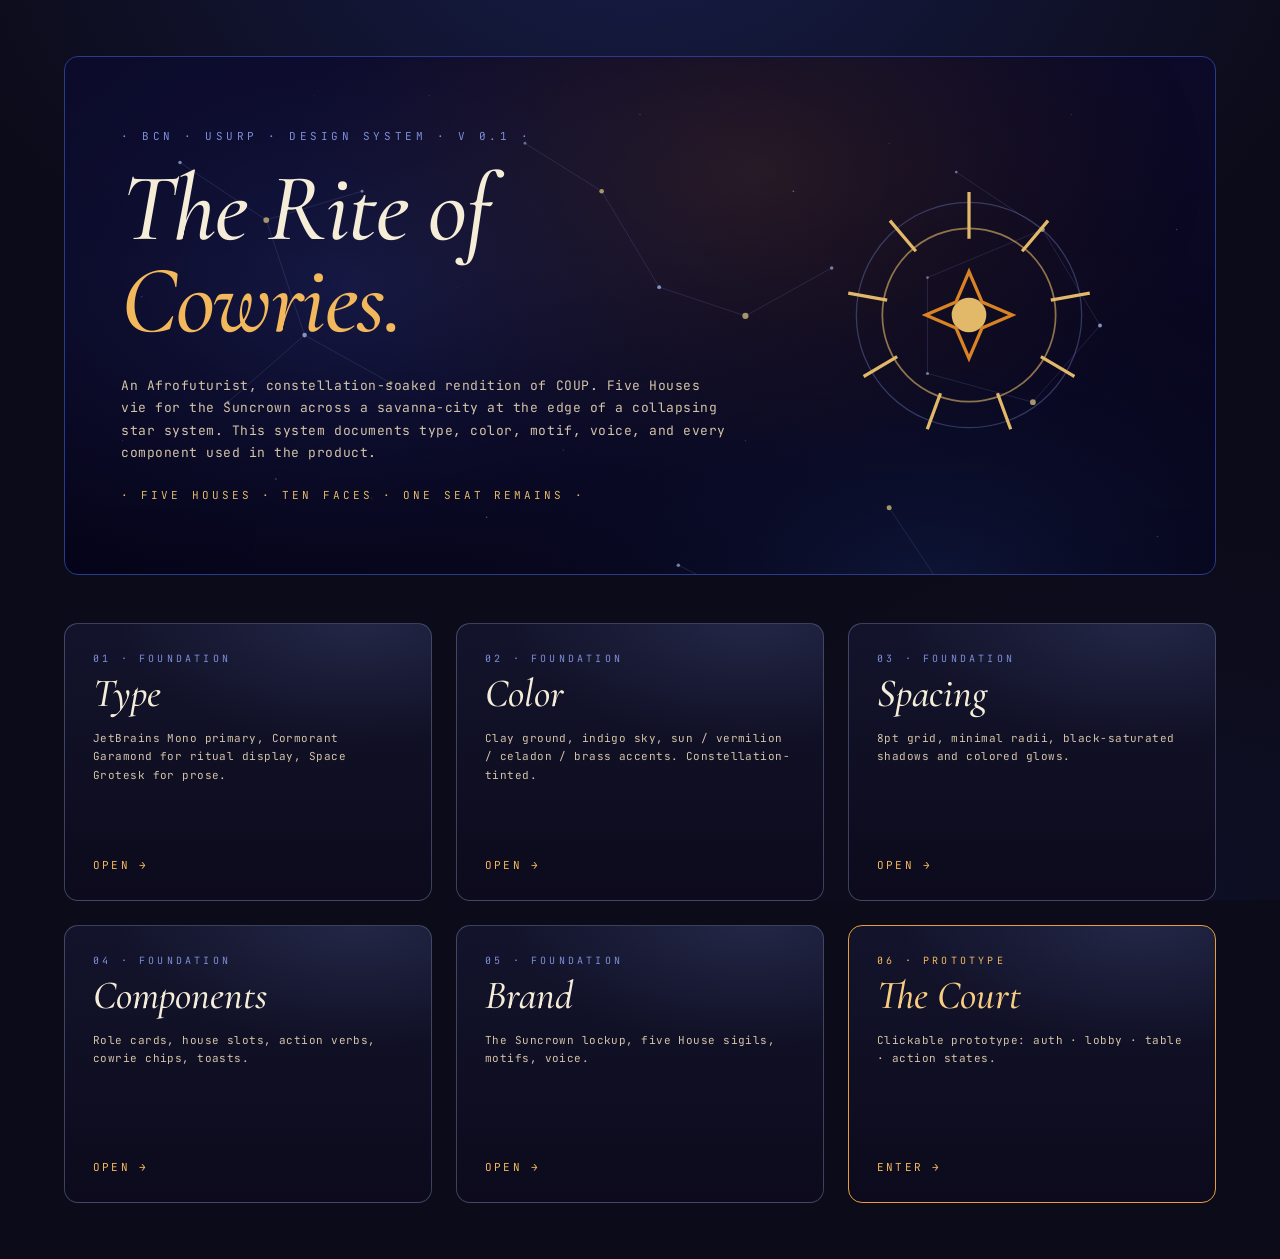
==== index.html @ c9aa4a88 "init" ====
<!DOCTYPE html>
<html lang="en">
<head>
<meta charset="utf-8">
<title>USURP — Design System</title>
<link rel="stylesheet" href="colors_and_type.css">
<style>
  body { margin: 0; padding: 56px 64px; min-height: 900px; position: relative; }
  .wrap { max-width: 1312px; margin: 0 auto; }
  .hero { position: relative; padding: 72px 56px; border: 1px solid var(--indigo-600); border-radius: var(--r-card); background: linear-gradient(180deg, #0c0a28, #060418); overflow: hidden; margin-bottom: 48px; }
  .hero .stars { position: absolute; inset: 0; background-image: url("assets/constellations.svg"); background-size: cover; opacity: 0.7; }
  .hero .content { position: relative; z-index: 2; display: grid; grid-template-columns: 1fr 380px; gap: 48px; align-items: center; }
  .hero h1 { font-family: var(--font-display); font-style: italic; font-weight: 500; font-size: 96px; line-height: 0.96; margin: 0; color: var(--bone-100); letter-spacing: -0.015em; }
  .hero h1 em { color: var(--sun-300); }
  .hero .meta { font-family: var(--font-mono); font-size: 11px; letter-spacing: 0.32em; color: var(--indigo-300); margin-bottom: 20px; text-transform: uppercase; }
  .hero .intro { font-family: var(--font-mono); font-size: 13px; color: var(--ink-dim); margin-top: 28px; line-height: 1.7; max-width: 620px; letter-spacing: 0.04em; }
  .hero .tagline { font-family: var(--font-mono); font-size: 11px; color: var(--brass-300); letter-spacing: 0.28em; margin-top: 24px; text-transform: uppercase; }

  .cards { display: grid; grid-template-columns: repeat(3, 1fr); gap: 24px; }
  .card { padding: 28px; border: 1px solid var(--hairline-strong); border-radius: var(--r-card); background: linear-gradient(180deg, #13142c, #0c0a1c); text-decoration: none; color: var(--ink); position: relative; overflow: hidden; min-height: 220px; display: flex; flex-direction: column; justify-content: space-between; transition: border-color .2s, transform .2s; }
  .card:hover { border-color: var(--sun-400); transform: translateY(-3px); }
  .card::before { content:""; position: absolute; inset: 0; background: radial-gradient(400px 200px at 80% 0%, rgba(125,142,216,0.15), transparent 60%); pointer-events: none; }
  .card .num { font-family: var(--font-mono); font-size: 10px; letter-spacing: 0.32em; color: var(--indigo-300); text-transform: uppercase; }
  .card .name { font-family: var(--font-display); font-style: italic; font-weight: 500; font-size: 40px; color: var(--bone-100); margin: 8px 0 0; line-height: 1; position: relative; }
  .card .desc { font-family: var(--font-mono); font-size: 11px; color: var(--ink-dim); line-height: 1.7; letter-spacing: 0.04em; margin-top: 16px; position: relative; }
  .card .arrow { font-family: var(--font-mono); font-size: 11px; color: var(--sun-300); letter-spacing: 0.2em; margin-top: 18px; position: relative; }
</style>
</head>
<body class="grain">
<div class="wrap">
  <div class="hero">
    <div class="stars"></div>
    <div class="content">
      <div>
        <div class="meta">· BCN · USURP · DESIGN SYSTEM · V 0.1 ·</div>
        <h1>The Rite of <em>Cowries.</em></h1>
        <div class="intro">An Afrofuturist, constellation-soaked rendition of COUP. Five Houses vie for the Suncrown across a savanna-city at the edge of a collapsing star system. This system documents type, color, motif, voice, and every component used in the product.</div>
        <div class="tagline">· FIVE HOUSES · TEN FACES · ONE SEAT REMAINS ·</div>
      </div>
      <div>
        <svg viewBox="-60 -60 120 120" width="260" height="260" style="display:block; margin:0 auto;">
          <circle cx="0" cy="0" r="52" stroke="#7d8ed8" stroke-width="0.6" fill="none" opacity="0.35"/>
          <circle cx="0" cy="0" r="40" stroke="#e1b968" stroke-width="0.8" fill="none" opacity="0.6"/>
          <circle cx="0" cy="0" r="8" fill="#e1b968"/>
          <g stroke="#e1b968" stroke-width="1.5" stroke-linecap="square">
            <line x1="0" y1="-56" x2="0" y2="-36"/><line x1="36" y1="-43" x2="25" y2="-30"/>
            <line x1="55" y1="-10" x2="38.5" y2="-7"/><line x1="48" y1="28" x2="33.8" y2="19.6"/>
            <line x1="19" y1="52" x2="13.4" y2="36.8"/><line x1="-19" y1="52" x2="-13.4" y2="36.8"/>
            <line x1="-48" y1="28" x2="-33.8" y2="19.6"/><line x1="-55" y1="-10" x2="-38.5" y2="-7"/>
            <line x1="-36" y1="-43" x2="-25" y2="-30"/>
          </g>
          <g stroke="#d98324" stroke-width="1.5" fill="none">
            <path d="M 0 -20 L 6 -6 L 20 0 L 6 6 L 0 20 L -6 6 L -20 0 L -6 -6 Z"/>
          </g>
        </svg>
      </div>
    </div>
  </div>

  <div class="cards">
    <a class="card" href="type.html"><div><div class="num">01 · FOUNDATION</div><div class="name">Type</div><div class="desc">JetBrains Mono primary, Cormorant Garamond for ritual display, Space Grotesk for prose.</div></div><div class="arrow">OPEN →</div></a>
    <a class="card" href="colors.html"><div><div class="num">02 · FOUNDATION</div><div class="name">Color</div><div class="desc">Clay ground, indigo sky, sun / vermilion / celadon / brass accents. Constellation-tinted.</div></div><div class="arrow">OPEN →</div></a>
    <a class="card" href="spacing.html"><div><div class="num">03 · FOUNDATION</div><div class="name">Spacing</div><div class="desc">8pt grid, minimal radii, black-saturated shadows and colored glows.</div></div><div class="arrow">OPEN →</div></a>
    <a class="card" href="components.html"><div><div class="num">04 · FOUNDATION</div><div class="name">Components</div><div class="desc">Role cards, house slots, action verbs, cowrie chips, toasts.</div></div><div class="arrow">OPEN →</div></a>
    <a class="card" href="brand.html"><div><div class="num">05 · FOUNDATION</div><div class="name">Brand</div><div class="desc">The Suncrown lockup, five House sigils, motifs, voice.</div></div><div class="arrow">OPEN →</div></a>
    <a class="card" href="prototype.html" style="border-color: var(--sun-400);"><div><div class="num" style="color: var(--sun-300);">06 · PROTOTYPE</div><div class="name" style="color: var(--sun-200);">The Court</div><div class="desc">Clickable prototype: auth · lobby · table · action states.</div></div><div class="arrow">ENTER →</div></a>
  </div>
</div>
</body>
</html>
---- colors_and_type.css ----
/* ============================================================
   USURP — Core Tokens
   Afrofuturist clan-warfare game. Warm-earthen + ritual terminal.
   ============================================================ */

@import url('https://fonts.googleapis.com/css2?family=JetBrains+Mono:ital,wght@0,300;0,400;0,500;0,600;0,700;0,800;1,400;1,500&family=Cormorant+Garamond:ital,wght@0,400;0,500;0,600;0,700;1,400;1,500&family=Space+Grotesk:wght@400;500;600;700&display=swap');

:root {
  /* ---------- COLOR: Earth ---------- */
  --clay-900: #1a0e07;      /* night soil — deepest bg */
  --clay-850: #221308;
  --clay-800: #2a180b;      /* primary surface */
  --clay-700: #3a1f0e;
  --clay-600: #4d2912;
  --clay-500: #6b3a1e;      /* mid umber */
  --clay-400: #8b5234;
  --clay-300: #a86b47;
  --clay-200: #c78a65;
  --clay-100: #e4b08a;
  --clay-50:  #f3dcc2;

  /* ---------- COLOR: Accent — Solar ---------- */
  --sun-900: #3d2106;
  --sun-700: #8a4a10;
  --sun-500: #d98324;       /* ochre primary */
  --sun-400: #e89d3c;
  --sun-300: #f3b85c;
  --sun-200: #f8cd82;
  --sun-100: #fce3b0;

  /* ---------- COLOR: Accent — Vermilion (action/blood) ---------- */
  --verm-700: #7a1d12;
  --verm-500: #c93d1f;
  --verm-400: #e05a34;
  --verm-300: #ef7c5a;

  /* ---------- COLOR: Accent — Celadon (cool counter) ---------- */
  --cel-700: #1e4d47;
  --cel-500: #3e8a7a;
  --cel-300: #72bfaf;
  --cel-100: #bde3d7;

  /* ---------- COLOR: Night Sky — expanded ---------- */
  --indigo-950: #060a1e;     /* deepest void */
  --indigo-900: #0d1230;     /* night soil of the sky */
  --indigo-800: #141a44;
  --indigo-700: #1e2a6b;
  --indigo-600: #2a3a8e;
  --indigo-500: #3b4fb0;
  --indigo-400: #5a6fcc;
  --indigo-300: #7d8ed8;
  --indigo-200: #a6b5e8;
  --indigo-100: #d2dcf4;

  /* Cool blue-brass for constellations */
  --lapis-700:  #1a3a7a;
  --lapis-500:  #2e5fb8;
  --lapis-300:  #6e9ae0;
  --star-gold:  #e8d28a;     /* warm-white star point */
  --star-blue:  #b8cfff;     /* cool star point */

  /* ---------- COLOR: Metal ---------- */
  --brass-900: #3d2a05;
  --brass-500: #b5863a;
  --brass-300: #e1b968;
  --brass-100: #f7e1a8;

  /* ---------- COLOR: Parchment / text on dark ---------- */
  --bone-500: #d4c4a8;
  --bone-300: #e8dcc0;
  --bone-100: #f5edd8;

  /* ---------- Semantic ---------- */
  /* Base bg is now a warm-cool blend: clay ground, indigo sky above */
  --bg: #0b0a18;                    /* night-earth — clay × indigo */
  --bg-raised: var(--clay-800);
  --bg-sunken: #070518;
  --surface: var(--clay-700);
  --surface-hi: var(--clay-600);
  --ink: var(--bone-100);
  --ink-dim: var(--bone-500);
  --ink-faint: #7a6a50;
  --hairline: rgba(166, 181, 232, 0.12);
  --hairline-strong: rgba(184, 207, 255, 0.28);
  --hairline-brass: rgba(229, 193, 143, 0.32);
  --accent: var(--sun-500);
  --accent-hot: var(--verm-500);
  --accent-cool: var(--cel-500);
  --gold: var(--brass-500);

  /* ---------- TYPE ---------- */
  --font-mono: 'JetBrains Mono', 'IBM Plex Mono', ui-monospace, monospace;
  --font-display: 'Cormorant Garamond', 'Times New Roman', serif;
  --font-ui: 'Space Grotesk', system-ui, sans-serif;

  /* ---------- RADIUS ---------- */
  --r-0: 0px;
  --r-xs: 2px;
  --r-sm: 4px;
  --r-md: 6px;
  --r-lg: 10px;
  --r-xl: 18px;
  --r-card: 14px;

  /* ---------- SPACING ---------- */
  --s-1: 4px;
  --s-2: 8px;
  --s-3: 12px;
  --s-4: 16px;
  --s-5: 24px;
  --s-6: 32px;
  --s-7: 48px;
  --s-8: 64px;
  --s-9: 96px;

  /* ---------- SHADOW ---------- */
  --shadow-sm: 0 1px 0 rgba(255,220,170,0.04), 0 2px 4px rgba(0,0,0,0.4);
  --shadow-md: 0 1px 0 rgba(255,220,170,0.05), 0 8px 24px rgba(0,0,0,0.5);
  --shadow-lg: 0 1px 0 rgba(255,220,170,0.06), 0 24px 60px rgba(0,0,0,0.7);
  --glow-sun: 0 0 24px rgba(217, 131, 36, 0.35), 0 0 2px rgba(243, 184, 92, 0.8);
  --glow-verm: 0 0 28px rgba(201, 61, 31, 0.45), 0 0 2px rgba(239, 124, 90, 0.8);
  --glow-cel: 0 0 22px rgba(62, 138, 122, 0.35);
  --glow-brass: 0 0 18px rgba(181, 134, 58, 0.4);
  --glow-indigo: 0 0 28px rgba(125, 142, 216, 0.4), 0 0 2px rgba(184, 207, 255, 0.7);
  --glow-lapis: 0 0 22px rgba(46, 95, 184, 0.4);

  /* ---------- MOTION ---------- */
  --ease-snap: cubic-bezier(0.2, 0.9, 0.2, 1);
  --ease-ritual: cubic-bezier(0.7, 0, 0.3, 1);
  --ease-spring: cubic-bezier(0.34, 1.56, 0.64, 1);
}

/* ---------- Base ---------- */
html, body {
  background:
    radial-gradient(ellipse 1200px 800px at 50% -10%, rgba(30, 42, 107, 0.55), transparent 60%),
    radial-gradient(ellipse 900px 700px at 90% 100%, rgba(13, 18, 48, 0.5), transparent 55%),
    #0b0a18;
  background-attachment: fixed;
  color: var(--ink);
  font-family: var(--font-mono);
  font-feature-settings: "ss02", "cv11", "zero";
  -webkit-font-smoothing: antialiased;
  text-rendering: optimizeLegibility;
}

/* ---------- Type classes ---------- */
.t-display {
  font-family: var(--font-display);
  font-weight: 500;
  font-style: italic;
  letter-spacing: -0.01em;
  line-height: 1.02;
}
.t-wordmark {
  font-family: var(--font-mono);
  font-weight: 800;
  letter-spacing: 0.24em;
  text-transform: uppercase;
}
.t-eyebrow {
  font-family: var(--font-mono);
  font-weight: 500;
  font-size: 11px;
  letter-spacing: 0.28em;
  text-transform: uppercase;
  color: var(--ink-dim);
}
.t-mono {
  font-family: var(--font-mono);
  font-feature-settings: "ss02", "zero", "cv11";
}
.t-ui {
  font-family: var(--font-ui);
}
.t-num {
  font-family: var(--font-mono);
  font-variant-numeric: tabular-nums;
}

/* ---------- Ritual / scanner line ---------- */
.scanlines {
  position: relative;
}
.scanlines::after {
  content: "";
  position: absolute; inset: 0;
  background: repeating-linear-gradient(
    to bottom,
    rgba(229,193,143,0) 0px,
    rgba(229,193,143,0) 2px,
    rgba(10,5,2,0.18) 3px,
    rgba(229,193,143,0) 4px
  );
  pointer-events: none;
  mix-blend-mode: overlay;
}

/* ---------- Noise ---------- */
.grain::before {
  content: "";
  position: absolute; inset: 0;
  pointer-events: none;
  background-image: url("data:image/svg+xml;utf8,<svg xmlns='http://www.w3.org/2000/svg' width='120' height='120'><filter id='n'><feTurbulence type='fractalNoise' baseFrequency='1.2' numOctaves='2' stitchTiles='stitch'/><feColorMatrix values='0 0 0 0 0.9  0 0 0 0 0.75  0 0 0 0 0.5  0 0 0 0.12 0'/></filter><rect width='100%25' height='100%25' filter='url(%23n)'/></svg>");
  opacity: 0.45;
  mix-blend-mode: overlay;
}

/* ---------- Hairlines ---------- */
.rule-x {
  height: 1px;
  background: linear-gradient(90deg, transparent, var(--hairline-strong), transparent);
}
.rule-y {
  width: 1px;
  background: linear-gradient(180deg, transparent, var(--hairline-strong), transparent);
}

/* ---------- Buttons ---------- */
.btn {
  font-family: var(--font-mono);
  font-weight: 600;
  font-size: 12px;
  letter-spacing: 0.18em;
  text-transform: uppercase;
  padding: 10px 18px;
  border-radius: var(--r-sm);
  border: 1px solid var(--hairline-strong);
  background: var(--surface);
  color: var(--ink);
  cursor: pointer;
  transition: all .18s var(--ease-snap);
  display: inline-flex; align-items: center; gap: 10px;
  position: relative;
}
.btn:hover { border-color: var(--sun-300); color: var(--sun-100); }
.btn-primary {
  background: linear-gradient(180deg, var(--sun-400), var(--sun-500));
  color: #2a1605;
  border: 1px solid var(--sun-300);
  box-shadow: inset 0 1px 0 rgba(255,255,255,0.2), 0 6px 16px rgba(0,0,0,0.5);
}
.btn-primary:hover { filter: brightness(1.08); color: #1a0d02; }
.btn-danger {
  background: linear-gradient(180deg, var(--verm-400), var(--verm-500));
  color: #fff1ea;
  border: 1px solid var(--verm-300);
}
.btn-ghost {
  background: transparent;
  border: 1px dashed var(--hairline-strong);
  color: var(--ink-dim);
}
.btn-ghost:hover { color: var(--sun-200); border-color: var(--sun-300); }

/* ---------- Chip / tag ---------- */
.chip {
  display: inline-flex; align-items: center; gap: 6px;
  font-family: var(--font-mono);
  font-size: 10px;
  font-weight: 600;
  letter-spacing: 0.22em;
  text-transform: uppercase;
  padding: 4px 8px;
  border-radius: 2px;
  background: rgba(217,131,36,0.12);
  color: var(--sun-200);
  border: 1px solid rgba(217,131,36,0.3);
}
.chip::before {
  content: ""; width: 4px; height: 4px; border-radius: 50%;
  background: var(--sun-400); box-shadow: 0 0 6px var(--sun-400);
}

/* ---------- Panel ---------- */
.panel {
  background: linear-gradient(180deg, #13142c, #0c0a1c);
  border: 1px solid var(--hairline);
  border-radius: var(--r-card);
  position: relative;
  overflow: hidden;
}
.panel::before {
  content: "";
  position: absolute; inset: 0;
  background:
    radial-gradient(1200px 300px at 50% -20%, rgba(125,142,216,0.10), transparent 60%),
    radial-gradient(600px 200px at 80% 100%, rgba(217,131,36,0.06), transparent 60%);
  pointer-events: none;
}

/* Star-field backdrop — subtle twinkle */
.starfield {
  position: absolute; inset: 0; pointer-events: none;
  background-image:
    radial-gradient(1px 1px at 12% 24%, #d2dcf4 50%, transparent 100%),
    radial-gradient(1px 1px at 28% 62%, #e8d28a 50%, transparent 100%),
    radial-gradient(1.5px 1.5px at 44% 18%, #b8cfff 50%, transparent 100%),
    radial-gradient(1px 1px at 62% 78%, #d2dcf4 50%, transparent 100%),
    radial-gradient(1px 1px at 78% 32%, #e8d28a 50%, transparent 100%),
    radial-gradient(1.5px 1.5px at 88% 70%, #b8cfff 50%, transparent 100%),
    radial-gradient(1px 1px at 8% 88%, #d2dcf4 50%, transparent 100%),
    radial-gradient(1px 1px at 52% 48%, #e8d28a 50%, transparent 100%),
    radial-gradient(1px 1px at 92% 12%, #b8cfff 50%, transparent 100%);
  background-size: 100% 100%;
  opacity: 0.55;
  animation: twinkle 6s ease-in-out infinite alternate;
}
@keyframes twinkle { 0% { opacity: 0.4; } 100% { opacity: 0.75; } }

/* ---------- Corner brackets (ritual frame) ---------- */
.brackets {
  position: relative;
}
.brackets::before,
.brackets::after,
.brackets > .bk-a,
.brackets > .bk-b {
  content: "";
  position: absolute;
  width: 14px; height: 14px;
  border-color: var(--indigo-300);
  border-style: solid;
  border-width: 0;
}
.brackets::before { top: 6px;    left: 6px;    border-top-width: 1px;    border-left-width: 1px;  }
.brackets::after  { top: 6px;    right: 6px;   border-top-width: 1px;    border-right-width: 1px; }
.brackets > .bk-a { bottom: 6px; left: 6px;    border-bottom-width: 1px; border-left-width: 1px;  }
.brackets > .bk-b { bottom: 6px; right: 6px;   border-bottom-width: 1px; border-right-width: 1px; }

/* ---------- Holo strip ---------- */
.holo {
  background:
    repeating-linear-gradient(105deg,
      rgba(243,184,92,0.35) 0px,
      rgba(255,255,255,0.5) 2px,
      rgba(62,138,122,0.4) 4px,
      rgba(201,61,31,0.35) 6px,
      rgba(243,184,92,0.35) 8px);
  background-size: 200% 100%;
  filter: saturate(1.3);
  animation: holoShift 6s linear infinite;
}
@keyframes holoShift { from { background-position: 0 0; } to { background-position: 200% 0; } }

/* ---------- Coin ---------- */
.cowrie {
  width: 18px; height: 18px; border-radius: 50%;
  background:
    radial-gradient(circle at 35% 30%, #fce3b0 0%, #e1b968 35%, #8a6225 75%, #3d2a05 100%);
  box-shadow: inset 0 -2px 3px rgba(0,0,0,0.4), 0 1px 2px rgba(0,0,0,0.6);
  position: relative;
}
.cowrie::after {
  content: ""; position: absolute;
  left: 50%; top: 50%; transform: translate(-50%,-50%);
  width: 40%; height: 70%; border-radius: 50%;
  background: linear-gradient(90deg, transparent 45%, rgba(61,42,5,0.7) 50%, transparent 55%);
}

/* ---------- Scrollbar ---------- */
::-webkit-scrollbar { width: 10px; height: 10px; }
::-webkit-scrollbar-track { background: var(--bg-sunken); }
::-webkit-scrollbar-thumb { background: var(--clay-600); border-radius: 5px; border: 2px solid var(--bg-sunken); }
::-webkit-scrollbar-thumb:hover { background: var(--sun-700); }
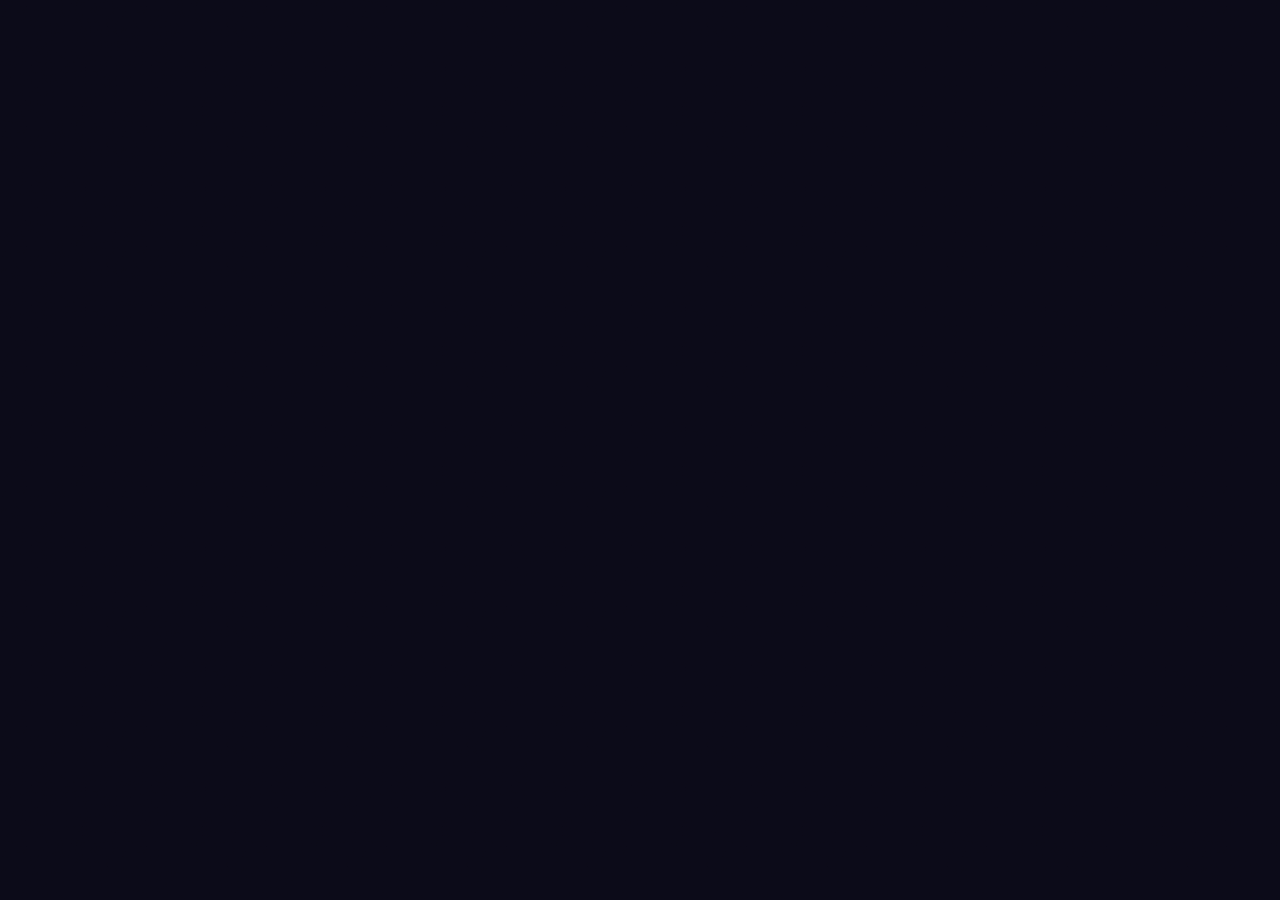
==== commit 158d17eb: "rem banner" ====
--- a/index.html
+++ b/index.html
@@ -1,70 +1,874 @@
-<!DOCTYPE html>
+<!doctype html>
 <html lang="en">
-<head>
-<meta charset="utf-8">
-<title>USURP — Design System</title>
-<link rel="stylesheet" href="colors_and_type.css">
-<style>
-  body { margin: 0; padding: 56px 64px; min-height: 900px; position: relative; }
-  .wrap { max-width: 1312px; margin: 0 auto; }
-  .hero { position: relative; padding: 72px 56px; border: 1px solid var(--indigo-600); border-radius: var(--r-card); background: linear-gradient(180deg, #0c0a28, #060418); overflow: hidden; margin-bottom: 48px; }
-  .hero .stars { position: absolute; inset: 0; background-image: url("assets/constellations.svg"); background-size: cover; opacity: 0.7; }
-  .hero .content { position: relative; z-index: 2; display: grid; grid-template-columns: 1fr 380px; gap: 48px; align-items: center; }
-  .hero h1 { font-family: var(--font-display); font-style: italic; font-weight: 500; font-size: 96px; line-height: 0.96; margin: 0; color: var(--bone-100); letter-spacing: -0.015em; }
-  .hero h1 em { color: var(--sun-300); }
-  .hero .meta { font-family: var(--font-mono); font-size: 11px; letter-spacing: 0.32em; color: var(--indigo-300); margin-bottom: 20px; text-transform: uppercase; }
-  .hero .intro { font-family: var(--font-mono); font-size: 13px; color: var(--ink-dim); margin-top: 28px; line-height: 1.7; max-width: 620px; letter-spacing: 0.04em; }
-  .hero .tagline { font-family: var(--font-mono); font-size: 11px; color: var(--brass-300); letter-spacing: 0.28em; margin-top: 24px; text-transform: uppercase; }
-
-  .cards { display: grid; grid-template-columns: repeat(3, 1fr); gap: 24px; }
-  .card { padding: 28px; border: 1px solid var(--hairline-strong); border-radius: var(--r-card); background: linear-gradient(180deg, #13142c, #0c0a1c); text-decoration: none; color: var(--ink); position: relative; overflow: hidden; min-height: 220px; display: flex; flex-direction: column; justify-content: space-between; transition: border-color .2s, transform .2s; }
-  .card:hover { border-color: var(--sun-400); transform: translateY(-3px); }
-  .card::before { content:""; position: absolute; inset: 0; background: radial-gradient(400px 200px at 80% 0%, rgba(125,142,216,0.15), transparent 60%); pointer-events: none; }
-  .card .num { font-family: var(--font-mono); font-size: 10px; letter-spacing: 0.32em; color: var(--indigo-300); text-transform: uppercase; }
-  .card .name { font-family: var(--font-display); font-style: italic; font-weight: 500; font-size: 40px; color: var(--bone-100); margin: 8px 0 0; line-height: 1; position: relative; }
-  .card .desc { font-family: var(--font-mono); font-size: 11px; color: var(--ink-dim); line-height: 1.7; letter-spacing: 0.04em; margin-top: 16px; position: relative; }
-  .card .arrow { font-family: var(--font-mono); font-size: 11px; color: var(--sun-300); letter-spacing: 0.2em; margin-top: 18px; position: relative; }
-</style>
-</head>
-<body class="grain">
-<div class="wrap">
-  <div class="hero">
-    <div class="stars"></div>
-    <div class="content">
-      <div>
-        <div class="meta">· BCN · USURP · DESIGN SYSTEM · V 0.1 ·</div>
-        <h1>The Rite of <em>Cowries.</em></h1>
-        <div class="intro">An Afrofuturist, constellation-soaked rendition of COUP. Five Houses vie for the Suncrown across a savanna-city at the edge of a collapsing star system. This system documents type, color, motif, voice, and every component used in the product.</div>
-        <div class="tagline">· FIVE HOUSES · TEN FACES · ONE SEAT REMAINS ·</div>
-      </div>
-      <div>
-        <svg viewBox="-60 -60 120 120" width="260" height="260" style="display:block; margin:0 auto;">
-          <circle cx="0" cy="0" r="52" stroke="#7d8ed8" stroke-width="0.6" fill="none" opacity="0.35"/>
-          <circle cx="0" cy="0" r="40" stroke="#e1b968" stroke-width="0.8" fill="none" opacity="0.6"/>
-          <circle cx="0" cy="0" r="8" fill="#e1b968"/>
-          <g stroke="#e1b968" stroke-width="1.5" stroke-linecap="square">
-            <line x1="0" y1="-56" x2="0" y2="-36"/><line x1="36" y1="-43" x2="25" y2="-30"/>
-            <line x1="55" y1="-10" x2="38.5" y2="-7"/><line x1="48" y1="28" x2="33.8" y2="19.6"/>
-            <line x1="19" y1="52" x2="13.4" y2="36.8"/><line x1="-19" y1="52" x2="-13.4" y2="36.8"/>
-            <line x1="-48" y1="28" x2="-33.8" y2="19.6"/><line x1="-55" y1="-10" x2="-38.5" y2="-7"/>
-            <line x1="-36" y1="-43" x2="-25" y2="-30"/>
-          </g>
-          <g stroke="#d98324" stroke-width="1.5" fill="none">
-            <path d="M 0 -20 L 6 -6 L 20 0 L 6 6 L 0 20 L -6 6 L -20 0 L -6 -6 Z"/>
-          </g>
-        </svg>
-      </div>
-    </div>
-  </div>
-
-  <div class="cards">
-    <a class="card" href="type.html"><div><div class="num">01 · FOUNDATION</div><div class="name">Type</div><div class="desc">JetBrains Mono primary, Cormorant Garamond for ritual display, Space Grotesk for prose.</div></div><div class="arrow">OPEN →</div></a>
-    <a class="card" href="colors.html"><div><div class="num">02 · FOUNDATION</div><div class="name">Color</div><div class="desc">Clay ground, indigo sky, sun / vermilion / celadon / brass accents. Constellation-tinted.</div></div><div class="arrow">OPEN →</div></a>
-    <a class="card" href="spacing.html"><div><div class="num">03 · FOUNDATION</div><div class="name">Spacing</div><div class="desc">8pt grid, minimal radii, black-saturated shadows and colored glows.</div></div><div class="arrow">OPEN →</div></a>
-    <a class="card" href="components.html"><div><div class="num">04 · FOUNDATION</div><div class="name">Components</div><div class="desc">Role cards, house slots, action verbs, cowrie chips, toasts.</div></div><div class="arrow">OPEN →</div></a>
-    <a class="card" href="brand.html"><div><div class="num">05 · FOUNDATION</div><div class="name">Brand</div><div class="desc">The Suncrown lockup, five House sigils, motifs, voice.</div></div><div class="arrow">OPEN →</div></a>
-    <a class="card" href="prototype.html" style="border-color: var(--sun-400);"><div><div class="num" style="color: var(--sun-300);">06 · PROTOTYPE</div><div class="name" style="color: var(--sun-200);">The Court</div><div class="desc">Clickable prototype: auth · lobby · table · action states.</div></div><div class="arrow">ENTER →</div></a>
-  </div>
-</div>
-</body>
+    <head>
+        <meta charset="utf-8" />
+        <title>USURP — The Rite of Cowries</title>
+        <link
+            rel="stylesheet"
+            href="colors_and_type.css"
+        />
+        <link
+            rel="stylesheet"
+            href="prototype.css"
+        />
+        <link
+            rel="stylesheet"
+            href="game.css"
+        />
+        <link
+            rel="stylesheet"
+            href="home.css?v=4"
+        />
+        <script
+            src="https://unpkg.com/react@18.3.1/umd/react.development.js"
+            integrity="sha384-hD6/rw4ppMLGNu3tX5cjIb+uRZ7UkRJ6BPkLpg4hAu/6onKUg4lLsHAs9EBPT82L"
+            crossorigin="anonymous"
+        ></script>
+        <script
+            src="https://unpkg.com/react-dom@18.3.1/umd/react-dom.development.js"
+            integrity="sha384-u6aeetuaXnQ38mYT8rp6sbXaQe3NL9t+IBXmnYxwkUI2Hw4bsp2Wvmx4yRQF1uAm"
+            crossorigin="anonymous"
+        ></script>
+        <script
+            src="https://unpkg.com/@babel/standalone@7.29.0/babel.min.js"
+            integrity="sha384-m08KidiNqLdpJqLq95G/LEi8Qvjl/xUYll3QILypMoQ65QorJ9Lvtp2RXYGBFj1y"
+            crossorigin="anonymous"
+        ></script>
+    </head>
+    <body class="grain-overlay home-body">
+        <div id="root"></div>
+
+        <script
+            type="text/babel"
+            src="proto/sigils.jsx"
+        ></script>
+        <script
+            type="text/babel"
+            src="proto/table.jsx"
+        ></script>
+
+        <script type="text/babel">
+            const { useState, useEffect, useRef } = React;
+
+            /* ────────────────────────────────────────────────────────────────
+   STAGE — the persistent background. Starts as the "left quadrant"
+   of the old AuthScreen (constellations + BigSun + hero copy) and
+   later reveals the Court (TableScreen) underneath.
+   ──────────────────────────────────────────────────────────────── */
+            const Stage = ({ phase, dealing, turnKey, tweaks }) => {
+                // On 'court' phase the hero recedes and the Court is the star.
+                const heroVisible =
+                    phase === "landing" ||
+                    phase === "auth" ||
+                    phase === "lobby";
+
+                return (
+                    <div className={"stage stage-" + phase}>
+                        {/* Court lives underneath, always mounted so it can cross-fade */}
+                        <div
+                            className={
+                                "stage-court " +
+                                (phase === "court" ? "is-live" : "is-dormant")
+                            }
+                        >
+                            <TableScreen
+                                dealing={dealing}
+                                dealDuration={tweaks.dealDuration}
+                                dealStagger={tweaks.dealStagger}
+                                turnSeconds={tweaks.turnSeconds}
+                                turnKey={turnKey}
+                                sunDimDepth={tweaks.sunDimDepth}
+                            />
+                        </div>
+
+                        {/* Hero = the left quadrant of AuthScreen, scaled up to fill viewport */}
+                        <div
+                            className={
+                                "stage-hero " +
+                                (heroVisible ? "is-live" : "is-gone")
+                            }
+                            aria-hidden={!heroVisible}
+                        >
+                            <div className="hero-stars" />
+                            <div className="hero-vignette" />
+                            <div className="hero-sun-xl">
+                                <BigSun size={520} />
+                            </div>
+                            <div className="hero-copy-xl">
+                                <div className="hero-eyebrow">
+                                    · BCN · USURP · THE RITE OF COWRIES ·
+                                </div>
+                                <h1>
+                                    The Suncrown is&nbsp;vacant.
+                                    <br />
+                                    <em>Five Houses. Ten faces.</em>
+                                </h1>
+                                <div className="hero-tagline">
+                                    · ONE SEAT REMAINS · FIVE WILL CONTEND ·
+                                </div>
+                            </div>
+                        </div>
+
+                        {/* Top nav ribbon — always present, style shifts with phase */}
+                        <nav className="home-nav">
+                            <div className="nav-mark">
+                                <svg
+                                    viewBox="-40 -40 80 80"
+                                    width="34"
+                                    height="34"
+                                >
+                                    <circle
+                                        cx="0"
+                                        cy="0"
+                                        r="30"
+                                        stroke="#7d8ed8"
+                                        strokeWidth="0.6"
+                                        fill="none"
+                                        opacity="0.4"
+                                    />
+                                    <circle
+                                        cx="0"
+                                        cy="0"
+                                        r="22"
+                                        stroke="#e1b968"
+                                        strokeWidth="0.8"
+                                        fill="none"
+                                        opacity="0.6"
+                                    />
+                                    <circle
+                                        cx="0"
+                                        cy="0"
+                                        r="5"
+                                        fill="#e1b968"
+                                    />
+                                    <g
+                                        stroke="#e1b968"
+                                        strokeWidth="1.2"
+                                        strokeLinecap="square"
+                                    >
+                                        {Array.from({ length: 9 }).map(
+                                            (_, i) => {
+                                                const a =
+                                                    (i / 9) * Math.PI * 2 -
+                                                    Math.PI / 2;
+                                                return (
+                                                    <line
+                                                        key={i}
+                                                        x1={Math.cos(a) * 32}
+                                                        y1={Math.sin(a) * 32}
+                                                        x2={Math.cos(a) * 18}
+                                                        y2={Math.sin(a) * 18}
+                                                    />
+                                                );
+                                            },
+                                        )}
+                                    </g>
+                                </svg>
+                                <div>
+                                    <div className="wm">USURP</div>
+                                    <div className="sub">
+                                        · RITE OF COWRIES ·
+                                    </div>
+                                </div>
+                            </div>
+                            <div className="nav-status">
+                                {phase === "court" ? (
+                                    <span>
+                                        <span className="pulse" /> HOUSE ADJEI ·
+                                        COURT LIVE · ◐ 2,304
+                                    </span>
+                                ) : (
+                                    <span>A GAME FROM BCN · SEASON VII</span>
+                                )}
+                            </div>
+                        </nav>
+                    </div>
+                );
+            };
+
+            /* ────────────────────────────────────────────────────────────────
+   AUTH CARD — floats in, 1/3 viewport width
+   ──────────────────────────────────────────────────────────────── */
+            const AuthCard = ({ onEnter, state }) => {
+                const [houseName, setHouseName] = useState("ADJEI");
+                const [phrase, setPhrase] = useState("•••••••••••");
+                const ref = useRef(null);
+
+                useEffect(() => {
+                    const onKey = (e) => {
+                        if (state !== "in") return;
+                        if (e.key === "Enter") {
+                            e.preventDefault();
+                            onEnter();
+                        }
+                    };
+                    window.addEventListener("keydown", onKey);
+                    return () => window.removeEventListener("keydown", onKey);
+                }, [state, onEnter]);
+
+                return (
+                    <div
+                        className={"floater auth-card state-" + state}
+                        ref={ref}
+                    >
+                        <span className="bk-a"></span>
+                        <span className="bk-b"></span>
+                        <div className="auth-eyebrow">· THE COURT AWAITS ·</div>
+                        <h2 className="auth-h2">
+                            Declare your
+                            <br />
+                            <em>House.</em>
+                        </h2>
+
+                        <div className="fld">
+                            <div className="lab">
+                                <span>HOUSE NAME</span>
+                                <span className="faint">3–24 CHARS</span>
+                            </div>
+                            <input
+                                type="text"
+                                value={houseName}
+                                onChange={(e) =>
+                                    setHouseName(e.target.value.toUpperCase())
+                                }
+                            />
+                        </div>
+                        <div className="fld">
+                            <div className="lab">
+                                <span>SEAL PHRASE</span>
+                                <span className="faint">MEMORIZE</span>
+                            </div>
+                            <input
+                                type="password"
+                                value={phrase}
+                                onChange={(e) => setPhrase(e.target.value)}
+                            />
+                        </div>
+
+                        <button
+                            className="btn btn-primary auth-enter"
+                            onClick={onEnter}
+                        >
+                            ENTER THE COURT <span className="arr">↵</span>
+                        </button>
+
+                        <div className="auth-divider">
+                            <div className="line" />
+                            <span>OR</span>
+                            <div className="line" />
+                        </div>
+                        <button className="btn btn-ghost auth-ghost">
+                            ◐ CLAIM A COURT-CODE
+                        </button>
+
+                        <div className="auth-footnote">
+                            NEW TO THE RITE? ·{" "}
+                            <span className="amber">READ THE DOCTRINE</span>
+                        </div>
+                        <div className="auth-enter-hint">
+                            PRESS ↵ ENTER TO PROCEED
+                        </div>
+                    </div>
+                );
+            };
+
+            /* ────────────────────────────────────────────────────────────────
+   LOBBY CARD — floats in, 80% viewport width
+   ──────────────────────────────────────────────────────────────── */
+            const LobbyCard = ({ onOpenCourt, state }) => {
+                const courts = [
+                    {
+                        code: "USU·4K2·9",
+                        name: "THE SAVANNA CUT",
+                        sub: "HIGH STAKES · 5 SEATS",
+                        filled: 3,
+                        stake: "◐ 10 ANTE",
+                        status: "OPEN",
+                    },
+                    {
+                        code: "USU·7H1·3",
+                        name: "MERIDIAN PIT",
+                        sub: "STANDARD · 4 SEATS",
+                        filled: 4,
+                        stake: "◐ 05 ANTE",
+                        status: "FULL",
+                    },
+                    {
+                        code: "USU·2D8·0",
+                        name: "THE LOW RITE",
+                        sub: "NOVICE · 3 SEATS",
+                        filled: 1,
+                        stake: "◐ 02 ANTE",
+                        status: "OPEN",
+                    },
+                    {
+                        code: "USU·9F5·7",
+                        name: "DUSK CHAMBER",
+                        sub: "BLITZ · 15s · 4 SEATS",
+                        filled: 2,
+                        stake: "◐ 05 ANTE",
+                        status: "OPEN",
+                    },
+                    {
+                        code: "USU·1B6·4",
+                        name: "THE BONE SEAT",
+                        sub: "RITUAL · 6 SEATS",
+                        filled: 5,
+                        stake: "◐ 20 ANTE",
+                        status: "OPEN",
+                    },
+                ];
+
+                return (
+                    <div className={"floater lobby-card state-" + state}>
+                        <span className="bk-a"></span>
+                        <span className="bk-b"></span>
+                        <div className="lobby-grid">
+                            <aside className="lobby-aside">
+                                <div className="aside-eyebrow">
+                                    · HOUSE ADJEI ·
+                                </div>
+                                <div className="aside-item active">
+                                    <span className="dot" />
+                                    THE COURTS
+                                </div>
+                                <div className="aside-item">
+                                    <span className="dot" />
+                                    PRIVATE CIRCLE
+                                </div>
+                                <div className="aside-item">
+                                    <span className="dot" />
+                                    CHRONICLE
+                                </div>
+                                <div className="aside-item">
+                                    <span className="dot" />
+                                    DOCTRINE
+                                </div>
+                                <div className="aside-item">
+                                    <span className="dot" />
+                                    TREASURY
+                                </div>
+                                <div className="aside-divider" />
+                                <div className="aside-subhead">STANDING</div>
+                                <div className="aside-stats">
+                                    <div>
+                                        <span>WINS</span>
+                                        <span className="amber">142</span>
+                                    </div>
+                                    <div>
+                                        <span>LOSSES</span>
+                                        <span className="verm">088</span>
+                                    </div>
+                                    <div>
+                                        <span>FACES CLAIMED</span>
+                                        <span className="brass">417</span>
+                                    </div>
+                                    <div>
+                                        <span>COWRIES</span>
+                                        <span className="brass">◐ 2,304</span>
+                                    </div>
+                                </div>
+                            </aside>
+
+                            <main className="lobby-main">
+                                <div className="lobby-header">
+                                    <div>
+                                        <div className="lobby-eyebrow">
+                                            · SEVEN COURTS CONVENE ·
+                                        </div>
+                                        <h2>The Meridian</h2>
+                                    </div>
+                                    <div className="lobby-actions">
+                                        <button className="btn btn-ghost">
+                                            ⌕ FIND A COURT
+                                        </button>
+                                        <button
+                                            className="btn btn-primary lobby-open"
+                                            onClick={onOpenCourt}
+                                        >
+                                            + OPEN A COURT
+                                        </button>
+                                    </div>
+                                </div>
+                                <div className="court-list">
+                                    {courts.map((c, i) => (
+                                        <div
+                                            key={i}
+                                            className="court-row"
+                                            style={
+                                                c.status === "FULL"
+                                                    ? { opacity: 0.55 }
+                                                    : {}
+                                            }
+                                        >
+                                            <div className="code">{c.code}</div>
+                                            <div>
+                                                <div className="name">
+                                                    {c.name}
+                                                </div>
+                                                <div className="sub">
+                                                    {c.sub}
+                                                </div>
+                                            </div>
+                                            <div className="seats">
+                                                {Array.from({ length: 5 }).map(
+                                                    (_, j) => (
+                                                        <div
+                                                            key={j}
+                                                            className={
+                                                                "seat-dot " +
+                                                                (j < c.filled
+                                                                    ? "filled"
+                                                                    : "")
+                                                            }
+                                                        />
+                                                    ),
+                                                )}
+                                            </div>
+                                            <div className="stake">
+                                                {c.stake}
+                                            </div>
+                                            <span
+                                                className="chip"
+                                                style={
+                                                    c.status === "FULL"
+                                                        ? {
+                                                              background:
+                                                                  "rgba(201,61,31,0.1)",
+                                                              borderColor:
+                                                                  "rgba(201,61,31,0.3)",
+                                                              color: "var(--verm-300)",
+                                                          }
+                                                        : {}
+                                                }
+                                            >
+                                                {c.status}
+                                            </span>
+                                        </div>
+                                    ))}
+                                </div>
+                            </main>
+
+                            <aside className="lobby-right">
+                                <div className="right-eyebrow">
+                                    · COURT SCRIBE · LAST HOUR ·
+                                </div>
+                                <div className="scribe-line">
+                                    <span className="t">
+                                        03:51 · MERIDIAN PIT
+                                    </span>
+                                    <span className="h">HOUSE ONWU</span> seized
+                                    the Suncrown. Three unseated.
+                                </div>
+                                <div className="scribe-line">
+                                    <span className="t">
+                                        03:42 · DUSK CHAMBER
+                                    </span>
+                                    <span className="h">HOUSE BANDA</span>{" "}
+                                    recanted — one face forfeit.
+                                </div>
+                                <div className="scribe-line">
+                                    <span className="t">
+                                        03:30 · THE BONE SEAT
+                                    </span>
+                                    <span className="h">HOUSE KWENA</span>{" "}
+                                    declared a coup. ◐ −7.
+                                </div>
+                                <div className="scribe-line">
+                                    <span className="t">
+                                        03:14 · SAVANNA CUT
+                                    </span>
+                                    <span className="h">HOUSE TEMBO</span>{" "}
+                                    upheld OBA. Accusation defeated.
+                                </div>
+                                <div className="aside-divider" />
+                                <div className="right-eyebrow">· DECREES ·</div>
+                                <div className="decree">
+                                    <span className="amber">→</span> Season VII
+                                    opens on the third moon. Ante doubled across
+                                    all High Rite tables.
+                                </div>
+                            </aside>
+                        </div>
+                    </div>
+                );
+            };
+
+            /* ────────────────────────────────────────────────────────────────
+   APP — phase state machine + persistence
+   phases: landing → auth → lobby → court
+   ──────────────────────────────────────────────────────────────── */
+            const PHASES = ["landing", "auth", "lobby", "court"];
+
+            const TWEAK_DEFAULTS = /*EDITMODE-BEGIN*/ {
+                dealDuration: 1500,
+                dealStagger: 55,
+                turnSeconds: 20,
+                sunDimDepth: 0.8,
+                autoReplayTurn: true,
+            }; /*EDITMODE-END*/
+
+            const App = () => {
+                const stored =
+                    typeof localStorage !== "undefined"
+                        ? localStorage.getItem("usurp:home:phase")
+                        : null;
+                const [phase, setPhase] = useState(
+                    // PHASES.includes(stored) ? stored : "landing",
+                    "landing",
+                );
+                // card states: 'hidden' | 'in' | 'out'
+                const [authState, setAuthState] = useState("hidden");
+                const [lobbyState, setLobbyState] = useState("hidden");
+
+                // Tweakable config
+                const [tweaks, setTweaks] = useState(TWEAK_DEFAULTS);
+                const setTweak = (k, v) => {
+                    setTweaks((t) => ({ ...t, [k]: v }));
+                    window.parent.postMessage(
+                        { type: "__edit_mode_set_keys", edits: { [k]: v } },
+                        "*",
+                    );
+                };
+
+                // Deal animation trigger — keyed so we can replay
+                const [dealing, setDealing] = useState(false);
+                const [turnKey, setTurnKey] = useState(0);
+
+                // Tweaks panel visibility (host-controlled)
+                const [tweaksOpen, setTweaksOpen] = useState(false);
+
+                useEffect(() => {
+                    localStorage.setItem("usurp:home:phase", phase);
+                }, [phase]);
+
+                // Edit-mode protocol — listener FIRST, then announce.
+                useEffect(() => {
+                    const onMsg = (e) => {
+                        if (!e.data || typeof e.data !== "object") return;
+                        if (e.data.type === "__activate_edit_mode")
+                            setTweaksOpen(true);
+                        if (e.data.type === "__deactivate_edit_mode")
+                            setTweaksOpen(false);
+                    };
+                    window.addEventListener("message", onMsg);
+                    window.parent.postMessage(
+                        { type: "__edit_mode_available" },
+                        "*",
+                    );
+                    return () => window.removeEventListener("message", onMsg);
+                }, []);
+
+                /* Boot sequence: landing → auth floats in after a beat */
+                useEffect(() => {
+                    if (phase === "landing") {
+                        setAuthState("hidden");
+                        setLobbyState("hidden");
+                        const t = setTimeout(() => setPhase("auth"), 3000);
+                        return () => clearTimeout(t);
+                    }
+                    if (phase === "auth") {
+                        setAuthState("in");
+                        setLobbyState("hidden");
+                    }
+                    if (phase === "lobby") {
+                        setAuthState("hidden");
+                        setLobbyState("in");
+                    }
+                    if (phase === "court") {
+                        setAuthState("hidden");
+                        setLobbyState("hidden");
+                    }
+                }, [phase]);
+
+                /* Transitions */
+                const goAuthToLobby = () => {
+                    setAuthState("out");
+                    setTimeout(() => setPhase("lobby"), 520);
+                };
+                const goLobbyToCourt = () => {
+                    setLobbyState("out");
+                    setTimeout(() => {
+                        setPhase("court");
+                        // After the court has painted, trigger the deal + start turn timer.
+                        setTimeout(() => {
+                            setDealing(true);
+                            // Clear the dealing flag after the animation completes.
+                            const total =
+                                tweaks.dealDuration +
+                                12 * tweaks.dealStagger +
+                                400;
+                            setTimeout(() => {
+                                setDealing(false);
+                                setTurnKey((k) => k + 1); // kick off turn-timer dim
+                            }, total);
+                        }, 260);
+                    }, 520);
+                };
+
+                // When we land on 'court' directly (e.g. refresh), still start a turn.
+                useEffect(() => {
+                    if (phase === "court" && !dealing) {
+                        setTurnKey((k) => k + 1);
+                    }
+                    // eslint-disable-next-line
+                }, [phase]);
+
+                // Auto-replay turn timer so the sun dim is continuously visible.
+                useEffect(() => {
+                    if (phase !== "court" || !tweaks.autoReplayTurn || dealing)
+                        return;
+                    const t = setTimeout(
+                        () => setTurnKey((k) => k + 1),
+                        (tweaks.turnSeconds + 1) * 1000,
+                    );
+                    return () => clearTimeout(t);
+                }, [
+                    phase,
+                    turnKey,
+                    tweaks.turnSeconds,
+                    tweaks.autoReplayTurn,
+                    dealing,
+                ]);
+
+                const replayDeal = () => {
+                    if (phase !== "court") return;
+                    setDealing(false);
+                    setTimeout(() => {
+                        setDealing(true);
+                        const total =
+                            tweaks.dealDuration + 12 * tweaks.dealStagger + 400;
+                        setTimeout(() => {
+                            setDealing(false);
+                            setTurnKey((k) => k + 1);
+                        }, total);
+                    }, 40);
+                };
+
+                /* Dev: keyboard reset */
+                useEffect(() => {
+                    const onKey = (e) => {
+                        if (e.key === "Escape") {
+                            setPhase("landing");
+                        }
+                    };
+                    window.addEventListener("keydown", onKey);
+                    return () => window.removeEventListener("keydown", onKey);
+                }, []);
+
+                return (
+                    <div
+                        className="home-app"
+                        data-phase={phase}
+                    >
+                        <Stage
+                            phase={phase}
+                            dealing={dealing}
+                            turnKey={turnKey}
+                            tweaks={tweaks}
+                        />
+
+                        {/* Auth card is mounted whenever we're past landing and before court */}
+                        {(phase === "landing" ||
+                            phase === "auth" ||
+                            authState === "out") && (
+                            <AuthCard
+                                onEnter={goAuthToLobby}
+                                state={authState}
+                            />
+                        )}
+
+                        {/* Lobby card mounted on lobby phase + during exit */}
+                        {(phase === "lobby" || lobbyState === "out") && (
+                            <LobbyCard
+                                onOpenCourt={goLobbyToCourt}
+                                state={lobbyState}
+                            />
+                        )}
+
+                        {/* Tweaks panel */}
+                        <div
+                            className={
+                                "tweaks-panel" + (tweaksOpen ? " open" : "")
+                            }
+                        >
+                            <div className="tweaks-head">
+                                <span>· TWEAKS ·</span>
+                                <button
+                                    className="close"
+                                    onClick={() => {
+                                        setTweaksOpen(false);
+                                        window.parent.postMessage(
+                                            { type: "__edit_mode_deactivate" },
+                                            "*",
+                                        );
+                                    }}
+                                >
+                                    ×
+                                </button>
+                            </div>
+
+                            <div className="tweaks-row">
+                                <div className="lab">
+                                    <span>DEAL DURATION</span>
+                                    <span className="v">
+                                        {tweaks.dealDuration}ms
+                                    </span>
+                                </div>
+                                <input
+                                    type="range"
+                                    min="600"
+                                    max="3000"
+                                    step="100"
+                                    value={tweaks.dealDuration}
+                                    onChange={(e) =>
+                                        setTweak(
+                                            "dealDuration",
+                                            +e.target.value,
+                                        )
+                                    }
+                                />
+                            </div>
+
+                            <div className="tweaks-row">
+                                <div className="lab">
+                                    <span>DEAL STAGGER</span>
+                                    <span className="v">
+                                        {tweaks.dealStagger}ms
+                                    </span>
+                                </div>
+                                <input
+                                    type="range"
+                                    min="30"
+                                    max="220"
+                                    step="5"
+                                    value={tweaks.dealStagger}
+                                    onChange={(e) =>
+                                        setTweak("dealStagger", +e.target.value)
+                                    }
+                                />
+                            </div>
+
+                            <div className="tweaks-row">
+                                <button
+                                    className="action"
+                                    onClick={replayDeal}
+                                >
+                                    ▶ REPLAY DEAL
+                                </button>
+                            </div>
+
+                            <div className="tweaks-row">
+                                <div className="lab">
+                                    <span>TURN SECONDS</span>
+                                    <span className="v">
+                                        {tweaks.turnSeconds}s
+                                    </span>
+                                </div>
+                                <div className="vals">
+                                    {[10, 20, 30, 45, 60].map((n) => (
+                                        <button
+                                            key={n}
+                                            className={
+                                                tweaks.turnSeconds === n
+                                                    ? "active"
+                                                    : ""
+                                            }
+                                            onClick={() => {
+                                                setTweak("turnSeconds", n);
+                                                setTurnKey((k) => k + 1);
+                                            }}
+                                        >
+                                            {n}s
+                                        </button>
+                                    ))}
+                                </div>
+                            </div>
+
+                            <div className="tweaks-row">
+                                <div className="lab">
+                                    <span>SUN DIM DEPTH</span>
+                                    <span className="v">
+                                        {Math.round(tweaks.sunDimDepth * 100)}%
+                                    </span>
+                                </div>
+                                <input
+                                    type="range"
+                                    min="0.2"
+                                    max="0.95"
+                                    step="0.05"
+                                    value={tweaks.sunDimDepth}
+                                    onChange={(e) =>
+                                        setTweak("sunDimDepth", +e.target.value)
+                                    }
+                                />
+                            </div>
+
+                            <div className="tweaks-row">
+                                <button
+                                    className="action"
+                                    onClick={() => setTurnKey((k) => k + 1)}
+                                >
+                                    ↺ RESTART TURN
+                                </button>
+                            </div>
+
+                            <div className="tweaks-row">
+                                <div className="lab">
+                                    <span>AUTO-REPLAY TURN</span>
+                                </div>
+                                <div className="vals">
+                                    <button
+                                        className={
+                                            tweaks.autoReplayTurn
+                                                ? "active"
+                                                : ""
+                                        }
+                                        onClick={() =>
+                                            setTweak("autoReplayTurn", true)
+                                        }
+                                    >
+                                        ON
+                                    </button>
+                                    <button
+                                        className={
+                                            !tweaks.autoReplayTurn
+                                                ? "active"
+                                                : ""
+                                        }
+                                        onClick={() =>
+                                            setTweak("autoReplayTurn", false)
+                                        }
+                                    >
+                                        OFF
+                                    </button>
+                                </div>
+                            </div>
+                        </div>
+
+                        {/* Dev strip — lets the reviewer jump between phases */}
+                        <div className="phase-strip">
+                            {PHASES.map((p) => (
+                                <button
+                                    key={p}
+                                    className={
+                                        "ps-btn " +
+                                        (phase === p ? "active" : "")
+                                    }
+                                    onClick={() => setPhase(p)}
+                                >
+                                    {p.toUpperCase()}
+                                </button>
+                            ))}
+                            <span className="ps-hint">ESC · RESET</span>
+                        </div>
+                    </div>
+                );
+            };
+
+            ReactDOM.createRoot(document.getElementById("root")).render(
+                <App />,
+            );
+        </script>
+    </body>
 </html>
--- a/prototype.css
+++ b/prototype.css
@@ -0,0 +1,1383 @@
+/* ============================================================
+   USURP — Prototype-specific styles
+   ============================================================ */
+
+.app {
+    min-height: 100vh;
+    background: var(--bg);
+    display: flex;
+    flex-direction: column;
+    position: relative;
+    overflow: hidden;
+}
+.grain-overlay::before {
+    content: "";
+    position: fixed;
+    inset: 0;
+    pointer-events: none;
+    z-index: 100;
+    background-image: url("data:image/svg+xml;utf8,<svg xmlns='http://www.w3.org/2000/svg' width='120' height='120'><filter id='n'><feTurbulence type='fractalNoise' baseFrequency='1.2' numOctaves='2' stitchTiles='stitch'/><feColorMatrix values='0 0 0 0 0.9  0 0 0 0 0.75  0 0 0 0 0.5  0 0 0 0.08 0'/></filter><rect width='100%25' height='100%25' filter='url(%23n)'/></svg>");
+    opacity: 0.6;
+    mix-blend-mode: overlay;
+}
+
+/* Nav ribbon */
+.nav {
+    display: flex;
+    align-items: center;
+    justify-content: space-between;
+    padding: 16px 32px;
+    border-bottom: 1px solid var(--hairline);
+    background: rgba(16, 8, 4, 0.6);
+    backdrop-filter: blur(8px);
+    position: relative;
+    z-index: 10;
+}
+.nav-left {
+    display: flex;
+    align-items: center;
+    gap: 16px;
+}
+.nav-mark {
+    display: flex;
+    align-items: center;
+    gap: 12px;
+}
+.nav-mark .wm {
+    font-family: var(--font-mono);
+    font-weight: 800;
+    font-size: 20px;
+    letter-spacing: 0.22em;
+    color: var(--indigo-100);
+}
+.nav-mark .sub {
+    font-family: var(--font-mono);
+    font-size: 9px;
+    letter-spacing: 0.28em;
+    color: var(--lapis-300);
+    text-transform: uppercase;
+}
+
+.screen-tabs {
+    display: flex;
+    gap: 2px;
+    background: var(--indigo-900);
+    border: 1px solid var(--hairline);
+    border-radius: 4px;
+    padding: 3px;
+}
+.screen-tab {
+    padding: 8px 14px;
+    font-family: var(--font-mono);
+    font-size: 10px;
+    font-weight: 600;
+    letter-spacing: 0.22em;
+    text-transform: uppercase;
+    color: var(--indigo-300);
+    cursor: pointer;
+    border-radius: 2px;
+    transition: all 0.18s;
+    background: transparent;
+    border: none;
+}
+.screen-tab:hover {
+    color: var(--indigo-100);
+}
+.screen-tab.active {
+    background: var(--lapis-500);
+    color: #2a1605;
+    box-shadow: 0 0 10px rgba(125, 142, 216, 0.5);
+}
+
+.screen-stage {
+    flex: 1;
+    position: relative;
+    overflow: hidden;
+}
+.screen {
+    position: absolute;
+    inset: 0;
+    padding: 40px 56px;
+    overflow: auto;
+}
+
+/* ============ AUTH ============ */
+.auth-stage {
+    display: grid;
+    grid-template-columns: 1fr 1fr;
+    gap: 48px;
+    min-height: 640px;
+    padding-top: 32px;
+}
+.auth-hero {
+    position: relative;
+    border: 1px solid var(--lapis-500);
+    border-radius: var(--r-card);
+    overflow: hidden;
+    background: linear-gradient(180deg, var(--indigo-900), #060a1e);
+}
+.auth-hero::before {
+    content: "";
+    position: absolute;
+    inset: 0;
+    background-image: url("assets/constellations.svg");
+    background-size: cover;
+    opacity: 0.55;
+}
+.auth-hero::after {
+    content: "";
+    position: absolute;
+    inset: 0;
+    background: radial-gradient(
+        circle at 50% 40%,
+        rgba(125, 142, 216, 0.25),
+        transparent 55%
+    );
+}
+.hero-sun {
+    position: absolute;
+    left: 50%;
+    top: 38%;
+    transform: translate(-50%, -50%);
+    width: 280px;
+    height: 280px;
+    animation: rotate 120s linear infinite;
+}
+@keyframes rotate {
+    to {
+        transform: translate(-50%, -50%) rotate(360deg);
+    }
+}
+.hero-copy {
+    position: absolute;
+    bottom: 36px;
+    left: 40px;
+    right: 40px;
+    z-index: 3;
+}
+.hero-copy h1 {
+    font-family: var(--font-display);
+    font-style: italic;
+    font-weight: 500;
+    font-size: 58px;
+    line-height: 1.02;
+    color: var(--indigo-100);
+    margin: 0;
+    letter-spacing: -0.01em;
+}
+.hero-copy h1 em {
+    color: var(--lapis-300);
+}
+.hero-copy .tagmeta {
+    font-family: var(--font-mono);
+    font-size: 10px;
+    letter-spacing: 0.3em;
+    color: var(--lapis-300);
+    text-transform: uppercase;
+    margin-top: 20px;
+}
+
+.auth-form {
+    padding: 48px 44px;
+    border: 1px solid var(--hairline);
+    border-radius: var(--r-card);
+    background: linear-gradient(180deg, var(--indigo-900), var(--indigo-900));
+    display: flex;
+    flex-direction: column;
+    justify-content: center;
+    position: relative;
+}
+.auth-form .eyebrow {
+    font-family: var(--font-mono);
+    font-size: 10px;
+    letter-spacing: 0.3em;
+    text-transform: uppercase;
+    color: var(--lapis-300);
+    margin-bottom: 16px;
+}
+.auth-form h2 {
+    font-family: var(--font-display);
+    font-style: italic;
+    font-weight: 500;
+    font-size: 44px;
+    margin: 0 0 40px;
+    color: var(--indigo-100);
+    line-height: 1.02;
+}
+.fld {
+    margin-bottom: 22px;
+}
+.fld .lab {
+    font-family: var(--font-mono);
+    font-size: 10px;
+    letter-spacing: 0.22em;
+    text-transform: uppercase;
+    color: var(--indigo-300);
+    margin-bottom: 8px;
+    display: flex;
+    justify-content: space-between;
+}
+.fld input {
+    width: 100%;
+    background: var(--bg-sunken);
+    border: 1px solid var(--hairline-strong);
+    border-radius: var(--r-sm);
+    padding: 12px 14px;
+    font-family: var(--font-mono);
+    font-size: 14px;
+    color: var(--ink);
+    letter-spacing: 0.06em;
+    outline: none;
+    transition: border 0.18s;
+}
+.fld input:focus {
+    border-color: var(--lapis-300);
+    box-shadow: 0 0 0 3px rgba(125, 142, 216, 0.25);
+}
+.auth-divider {
+    display: flex;
+    align-items: center;
+    gap: 12px;
+    margin: 28px 0 20px;
+    font-family: var(--font-mono);
+    font-size: 9px;
+    letter-spacing: 0.28em;
+    color: var(--indigo-300);
+    text-transform: uppercase;
+}
+.auth-divider .line {
+    flex: 1;
+    height: 1px;
+    background: var(--hairline-strong);
+}
+
+/* ============ LOBBY ============ */
+.lobby {
+    display: grid;
+    grid-template-columns: 280px 1fr 340px;
+    gap: 24px;
+    height: 100%;
+    min-height: 640px;
+}
+.lobby-aside,
+.lobby-main,
+.lobby-right {
+    border: 1px solid var(--hairline);
+    border-radius: var(--r-card);
+    background: linear-gradient(180deg, var(--indigo-900), var(--indigo-900));
+    padding: 24px;
+    position: relative;
+    overflow: hidden;
+}
+.lobby-aside {
+    padding: 24px 20px;
+}
+.aside-item {
+    display: flex;
+    align-items: center;
+    gap: 10px;
+    padding: 10px 12px;
+    border-radius: var(--r-sm);
+    font-family: var(--font-mono);
+    font-size: 12px;
+    letter-spacing: 0.14em;
+    color: var(--indigo-300);
+    cursor: pointer;
+    margin-bottom: 4px;
+    border: 1px solid transparent;
+}
+.aside-item.active {
+    background: rgba(125, 142, 216, 0.12);
+    color: var(--indigo-100);
+    border-color: rgba(125, 142, 216, 0.3);
+}
+.aside-item:hover:not(.active) {
+    color: var(--ink);
+}
+.aside-item .dot {
+    width: 6px;
+    height: 6px;
+    border-radius: 50%;
+    background: var(--indigo-300);
+}
+.aside-item.active .dot {
+    background: var(--lapis-300);
+    box-shadow: 0 0 6px var(--lapis-300);
+}
+
+.lobby-header {
+    display: flex;
+    justify-content: space-between;
+    align-items: baseline;
+    margin-bottom: 24px;
+}
+.lobby-header h2 {
+    font-family: var(--font-display);
+    font-style: italic;
+    font-weight: 500;
+    font-size: 36px;
+    margin: 0;
+    color: var(--indigo-100);
+}
+
+.court-list {
+    display: grid;
+    gap: 10px;
+}
+.court-row {
+    display: grid;
+    grid-template-columns: 60px 1fr 120px 120px 100px;
+    gap: 16px;
+    align-items: center;
+    padding: 16px;
+    background: var(--indigo-900);
+    border: 1px solid var(--hairline);
+    border-radius: var(--r-md);
+    cursor: pointer;
+    transition:
+        border-color 0.18s,
+        transform 0.18s;
+}
+.court-row:hover {
+    border-color: var(--lapis-300);
+    transform: translateX(2px);
+}
+.court-row .code {
+    font-family: var(--font-mono);
+    font-weight: 700;
+    font-size: 16px;
+    color: var(--lapis-300);
+    letter-spacing: 0.08em;
+}
+.court-row .name {
+    font-family: var(--font-mono);
+    font-weight: 600;
+    font-size: 13px;
+    letter-spacing: 0.08em;
+    color: var(--ink);
+}
+.court-row .sub {
+    font-family: var(--font-mono);
+    font-size: 10px;
+    color: var(--indigo-300);
+    letter-spacing: 0.16em;
+    margin-top: 2px;
+}
+.court-row .seats {
+    display: flex;
+    gap: 4px;
+}
+.court-row .seat-dot {
+    width: 10px;
+    height: 10px;
+    border-radius: 50%;
+    border: 1px solid var(--lapis-500);
+}
+.court-row .seat-dot.filled {
+    background: var(--lapis-300);
+    box-shadow: 0 0 6px var(--lapis-300);
+    border-color: var(--lapis-300);
+}
+.court-row .stake {
+    font-family: var(--font-mono);
+    font-size: 11px;
+    letter-spacing: 0.16em;
+    color: var(--lapis-300);
+    text-transform: uppercase;
+}
+
+.right-eyebrow {
+    font-family: var(--font-mono);
+    font-size: 10px;
+    letter-spacing: 0.28em;
+    text-transform: uppercase;
+    color: var(--lapis-300);
+    margin-bottom: 12px;
+}
+.scribe-line {
+    padding: 10px 0;
+    border-bottom: 1px dashed rgba(166, 181, 232, 0.12);
+    font-family: var(--font-mono);
+    font-size: 11px;
+    color: var(--ink);
+    letter-spacing: 0.04em;
+    line-height: 1.55;
+}
+.scribe-line .t {
+    color: var(--indigo-300);
+    font-size: 9px;
+    letter-spacing: 0.22em;
+    display: block;
+    margin-bottom: 3px;
+}
+.scribe-line .h {
+    color: var(--lapis-300);
+}
+
+/* ============ TABLE ============ */
+.table-stage {
+    position: relative;
+    height: 100%;
+    min-height: 680px;
+    display: flex;
+    flex-direction: column;
+}
+.table-arena {
+    flex: 1;
+    position: relative;
+    background:
+        radial-gradient(
+            circle at 50% 50%,
+            rgba(125, 142, 216, 0.15),
+            transparent 40%
+        ),
+        radial-gradient(
+            ellipse at 50% 80%,
+            rgba(201, 61, 31, 0.1),
+            transparent 55%
+        ),
+        linear-gradient(180deg, var(--indigo-950), #060a1e);
+    border-radius: var(--r-card);
+    border: 1px solid var(--lapis-500);
+    overflow: hidden;
+}
+.table-arena::before {
+    content: "";
+    position: absolute;
+    inset: 0;
+    background-image: url("assets/constellations.svg");
+    background-size: cover;
+    opacity: 0.3;
+}
+.table-arena::after {
+    content: "";
+    position: absolute;
+    left: 50%;
+    top: 50%;
+    transform: translate(-50%, -50%);
+    width: 560px;
+    height: 560px;
+    border-radius: 50%;
+    border: 1px solid rgba(166, 181, 232, 0.12);
+    box-shadow:
+        inset 0 0 0 40px rgba(229, 193, 143, 0.03),
+        inset 0 0 0 80px rgba(229, 193, 143, 0.02);
+}
+
+/* Opponents around table */
+.opp {
+    position: absolute;
+    display: flex;
+    flex-direction: column;
+    align-items: center;
+    gap: 8px;
+    width: 150px;
+}
+.opp.top {
+    top: 20px;
+    left: 50%;
+    transform: translateX(-50%);
+}
+.opp.left {
+    left: 32px;
+    top: 50%;
+    transform: translateY(-50%);
+}
+.opp.right {
+    right: 32px;
+    top: 50%;
+    transform: translateY(-50%);
+}
+.opp.tl {
+    top: 30px;
+    left: 10%;
+}
+.opp.tr {
+    top: 30px;
+    right: 10%;
+}
+.opp-cards {
+    display: flex;
+    gap: 6px;
+    margin-bottom: 4px;
+}
+.mini-card {
+    width: 36px;
+    height: 52px;
+    border-radius: 4px;
+    background: linear-gradient(135deg, var(--indigo-800), var(--indigo-900));
+    border: 1px solid var(--lapis-500);
+    position: relative;
+    display: flex;
+    align-items: center;
+    justify-content: center;
+}
+.mini-card::before {
+    content: "";
+    position: absolute;
+    inset: 4px;
+    border: 1px dashed rgba(166, 181, 232, 0.3);
+    border-radius: 2px;
+}
+.mini-card.forfeit {
+    opacity: 0.35;
+    filter: saturate(0.3);
+}
+.mini-card.forfeit::after {
+    content: "×";
+    position: absolute;
+    inset: 0;
+    display: flex;
+    align-items: center;
+    justify-content: center;
+    font-family: var(--font-mono);
+    font-weight: 800;
+    color: var(--verm-400);
+    font-size: 26px;
+}
+.opp-name {
+    font-family: var(--font-mono);
+    font-weight: 700;
+    font-size: 11px;
+    letter-spacing: 0.18em;
+    color: var(--ink);
+    text-align: center;
+}
+.opp-sub {
+    font-family: var(--font-mono);
+    font-size: 9px;
+    letter-spacing: 0.22em;
+    color: var(--indigo-300);
+    text-align: center;
+}
+.opp-cowries {
+    display: inline-flex;
+    align-items: center;
+    gap: 6px;
+    padding: 3px 8px;
+    background: rgba(125, 142, 216, 0.14);
+    border: 1px solid var(--lapis-500);
+    border-radius: 2px;
+    font-family: var(--font-mono);
+    font-size: 11px;
+    font-weight: 700;
+    color: var(--lapis-300);
+}
+.opp-cowries .sym {
+    width: 9px;
+    height: 9px;
+    border-radius: 50%;
+    background: radial-gradient(
+        circle at 35% 30%,
+        #d2dcf4,
+        #7d8ed8 40%,
+        #1a3a7a
+    );
+}
+.opp.seated .opp-name {
+    color: var(--indigo-100);
+}
+.opp.seated .mini-card {
+    border-color: var(--lapis-300);
+    box-shadow: var(--glow-indigo);
+}
+
+/* Center reserve */
+.reserve {
+    position: absolute;
+    left: 50%;
+    top: 50%;
+    transform: translate(-50%, -50%);
+    text-align: center;
+}
+.reserve .pile {
+    width: 160px;
+    height: 160px;
+    border-radius: 50%;
+    background: radial-gradient(
+        circle at 40% 35%,
+        rgba(243, 184, 92, 0.9),
+        rgba(181, 134, 58, 0.5) 40%,
+        rgba(61, 33, 6, 0.2) 80%
+    );
+    box-shadow:
+        0 0 60px rgba(217, 131, 36, 0.3),
+        inset 0 0 40px rgba(61, 33, 6, 0.6);
+    position: relative;
+    margin: 0 auto;
+}
+.reserve .pile::before {
+    content: "";
+    position: absolute;
+    inset: 20px;
+    border: 1px dashed rgba(61, 33, 6, 0.5);
+    border-radius: 50%;
+}
+.reserve .pile::after {
+    content: "";
+    position: absolute;
+    inset: 40px;
+    border: 1px solid rgba(125, 142, 216, 0.3);
+    border-radius: 50%;
+}
+.reserve .n {
+    position: absolute;
+    inset: 0;
+    display: flex;
+    align-items: center;
+    justify-content: center;
+    font-family: var(--font-mono);
+    font-weight: 800;
+    font-size: 32px;
+    color: #3d2a05;
+    text-shadow: 0 1px 0 rgba(252, 227, 176, 0.5);
+}
+.reserve .lab {
+    font-family: var(--font-mono);
+    font-size: 10px;
+    letter-spacing: 0.3em;
+    text-transform: uppercase;
+    color: var(--lapis-300);
+    margin-top: 14px;
+}
+
+/* Player hand */
+.hand-rack {
+    position: absolute;
+    bottom: 0;
+    left: 0;
+    right: 0;
+    padding: 24px 32px 20px;
+    display: grid;
+    grid-template-columns: 340px 1fr 340px;
+    gap: 24px;
+    align-items: end;
+}
+.hand-left,
+.hand-right {
+    background: linear-gradient(180deg, var(--indigo-900), var(--indigo-900));
+    border: 1px solid var(--hairline);
+    border-radius: var(--r-card);
+    padding: 16px 20px;
+}
+.hand-cards {
+    display: flex;
+    gap: 14px;
+    justify-content: center;
+}
+
+.player-card {
+    width: 164px;
+    height: 240px;
+    border-radius: var(--r-card);
+    background: linear-gradient(155deg, #1e2a6b, #0d1230 60%);
+    border: 1px solid var(--lapis-500);
+    padding: 12px;
+    display: flex;
+    flex-direction: column;
+    justify-content: space-between;
+    position: relative;
+    overflow: hidden;
+    box-shadow: var(--shadow-md);
+    transform: rotate(-2deg);
+    transition:
+        transform 0.3s var(--ease-spring),
+        box-shadow 0.3s;
+    cursor: pointer;
+}
+.player-card:nth-child(2) {
+    transform: rotate(2deg);
+}
+.player-card:hover {
+    transform: rotate(0) translateY(-8px);
+    box-shadow: var(--glow-indigo), var(--shadow-lg);
+}
+.player-card .holo-strip {
+    position: absolute;
+    top: 12px;
+    right: 12px;
+    bottom: 12px;
+    width: 5px;
+    border-radius: 2px;
+    background: repeating-linear-gradient(
+        0deg,
+        #f3b85c 0,
+        #ffffff 2px,
+        #72bfaf 4px,
+        #e05a34 6px,
+        #f3b85c 8px
+    );
+    background-size: 100% 200%;
+    animation: holoShift 4s linear infinite;
+    opacity: 0.9;
+    filter: saturate(1.2);
+}
+
+.holo-strip {
+    visibility: hidden;
+}
+
+@keyframes holoShift {
+    to {
+        background-position: 0 -200%;
+    }
+}
+.player-card .head {
+    display: flex;
+    justify-content: space-between;
+    font-family: var(--font-mono);
+    font-size: 8px;
+    letter-spacing: 0.2em;
+    color: var(--lapis-300);
+    text-transform: uppercase;
+}
+.player-card .sigil-wrap {
+    display: flex;
+    justify-content: center;
+    margin-top: 4px;
+}
+.player-card .name {
+    font-family: var(--font-display);
+    font-style: italic;
+    font-size: 30px;
+    font-weight: 600;
+    color: var(--indigo-100);
+    text-align: center;
+    line-height: 1;
+}
+.player-card .sub {
+    font-family: var(--font-mono);
+    font-size: 8px;
+    letter-spacing: 0.28em;
+    text-transform: uppercase;
+    color: var(--lapis-300);
+    text-align: center;
+    margin-top: 3px;
+}
+.player-card .ab {
+    font-family: var(--font-mono);
+    font-size: 9px;
+    color: var(--indigo-200);
+    text-align: center;
+    margin-top: 6px;
+    line-height: 1.45;
+    letter-spacing: 0.04em;
+}
+.player-card .foot {
+    display: flex;
+    justify-content: space-between;
+    font-family: var(--font-mono);
+    font-size: 8px;
+    letter-spacing: 0.14em;
+    color: var(--indigo-300);
+    text-transform: uppercase;
+}
+
+.player-card.njala {
+    border-color: var(--verm-400);
+}
+.player-card.njala .name,
+.player-card.njala .sub {
+    color: var(--verm-300);
+}
+
+/* Actions dock */
+.actions-dock {
+    padding: 16px 20px;
+}
+.actions-dock .eyebrow {
+    font-family: var(--font-mono);
+    font-size: 10px;
+    letter-spacing: 0.26em;
+    text-transform: uppercase;
+    color: var(--lapis-300);
+    margin-bottom: 12px;
+    display: flex;
+    justify-content: space-between;
+}
+.actions-grid {
+    display: grid;
+    grid-template-columns: repeat(3, 1fr);
+    gap: 8px;
+}
+.act {
+    padding: 14px 10px;
+    background: var(--indigo-800);
+    border: 1px solid var(--hairline-strong);
+    border-radius: var(--r-sm);
+    font-family: var(--font-mono);
+    font-size: 10px;
+    font-weight: 700;
+    letter-spacing: 0.18em;
+    text-transform: uppercase;
+    color: var(--ink);
+    cursor: pointer;
+    display: flex;
+    flex-direction: column;
+    align-items: center;
+    gap: 6px;
+    transition: all 0.18s;
+}
+.act .glyph {
+    font-size: 20px;
+    color: var(--lapis-300);
+}
+.act:hover {
+    border-color: var(--lapis-300);
+    color: var(--indigo-100);
+}
+.act.seize {
+    background: linear-gradient(180deg, var(--lapis-300), var(--lapis-500));
+    color: #2a1605;
+    border-color: var(--lapis-300);
+}
+.act.seize .glyph {
+    color: #2a1605;
+}
+.act.seize:hover {
+    filter: brightness(1.08);
+}
+.act.strike {
+    background: rgba(201, 61, 31, 0.12);
+    border-color: var(--verm-500);
+    color: var(--verm-300);
+}
+.act.strike .glyph {
+    color: var(--verm-300);
+}
+.act.strike:hover {
+    background: rgba(201, 61, 31, 0.22);
+}
+.act.coup {
+    background: linear-gradient(180deg, var(--verm-400), var(--verm-500));
+    color: #fff1ea;
+    border-color: var(--verm-300);
+}
+.act.coup .glyph {
+    color: #fff1ea;
+}
+
+/* Turn banner */
+.turn-banner {
+    position: absolute;
+    top: 20px;
+    left: 50%;
+    transform: translateX(-50%);
+    padding: 10px 28px;
+    background: rgba(16, 8, 4, 0.7);
+    backdrop-filter: blur(6px);
+    border: 1px solid var(--lapis-500);
+    border-radius: 2px;
+    font-family: var(--font-mono);
+    font-size: 11px;
+    letter-spacing: 0.28em;
+    text-transform: uppercase;
+    color: var(--indigo-100);
+    font-weight: 700;
+    display: flex;
+    align-items: center;
+    gap: 14px;
+    box-shadow: 0 0 30px rgba(125, 142, 216, 0.3);
+}
+.turn-banner .ring {
+    width: 10px;
+    height: 10px;
+    border-radius: 50%;
+    background: var(--lapis-300);
+    box-shadow: 0 0 12px var(--lapis-300);
+}
+
+.round-label {
+    position: absolute;
+    top: 20px;
+    left: 24px;
+    font-family: var(--font-mono);
+    font-size: 10px;
+    letter-spacing: 0.26em;
+    text-transform: uppercase;
+    color: var(--indigo-300);
+}
+
+/* ============ ACTION STATES ============ */
+.state-stage {
+    padding: 20px;
+}
+.state-grid {
+    display: grid;
+    grid-template-columns: 1fr 1fr;
+    gap: 24px;
+}
+.state-card {
+    border: 1px solid var(--hairline);
+    border-radius: var(--r-card);
+    background: linear-gradient(180deg, var(--indigo-900), var(--indigo-900));
+    overflow: hidden;
+    position: relative;
+    min-height: 280px;
+}
+.state-card .label-strip {
+    padding: 12px 20px;
+    border-bottom: 1px solid var(--hairline);
+    display: flex;
+    justify-content: space-between;
+    align-items: center;
+}
+.state-card .label-strip .name {
+    font-family: var(--font-display);
+    font-style: italic;
+    font-size: 22px;
+    color: var(--indigo-100);
+}
+.state-card .label-strip .meta {
+    font-family: var(--font-mono);
+    font-size: 9px;
+    letter-spacing: 0.24em;
+    color: var(--indigo-300);
+    text-transform: uppercase;
+}
+.state-card .content {
+    padding: 32px 24px;
+    display: flex;
+    align-items: center;
+    justify-content: center;
+    min-height: 220px;
+    position: relative;
+}
+
+/* Challenge shake */
+.shake-target {
+    width: 140px;
+    height: 200px;
+    border-radius: var(--r-card);
+    background: linear-gradient(155deg, #1e2a6b, #0d1230);
+    border: 2px solid var(--verm-400);
+    animation: shake 0.6s var(--ease-ritual) infinite;
+    display: flex;
+    flex-direction: column;
+    align-items: center;
+    justify-content: center;
+    color: var(--verm-300);
+    font-family: var(--font-display);
+    font-style: italic;
+    font-size: 28px;
+    box-shadow: var(--glow-verm);
+    position: relative;
+}
+@keyframes shake {
+    0%,
+    100% {
+        transform: translateX(0);
+    }
+    10% {
+        transform: translateX(-6px) rotate(-1deg);
+    }
+    30% {
+        transform: translateX(6px) rotate(1deg);
+    }
+    50% {
+        transform: translateX(-4px) rotate(-0.6deg);
+    }
+    70% {
+        transform: translateX(4px) rotate(0.6deg);
+    }
+    90% {
+        transform: translateX(-2px);
+    }
+}
+.shake-target .warning {
+    position: absolute;
+    bottom: 14px;
+    font-family: var(--font-mono);
+    font-size: 8px;
+    letter-spacing: 0.28em;
+    color: var(--verm-300);
+}
+
+/* Block shield */
+.block-orb {
+    width: 160px;
+    height: 160px;
+    border-radius: 50%;
+    background: radial-gradient(
+        circle at 35% 35%,
+        rgba(189, 227, 215, 0.5),
+        rgba(62, 138, 122, 0.25) 40%,
+        rgba(10, 30, 28, 0.3) 80%
+    );
+    border: 1px solid var(--lapis-300);
+    box-shadow:
+        0 0 40px rgba(46, 95, 184, 0.5),
+        inset 0 0 30px rgba(184, 207, 255, 0.1);
+    display: flex;
+    align-items: center;
+    justify-content: center;
+    animation: orbPulse 2s ease-in-out infinite;
+    position: relative;
+}
+@keyframes orbPulse {
+    0%,
+    100% {
+        transform: scale(1);
+        box-shadow:
+            0 0 40px rgba(62, 138, 122, 0.4),
+            inset 0 0 30px rgba(189, 227, 215, 0.1);
+    }
+    50% {
+        transform: scale(1.04);
+        box-shadow:
+            0 0 60px rgba(62, 138, 122, 0.55),
+            inset 0 0 40px rgba(189, 227, 215, 0.2);
+    }
+}
+.block-orb svg {
+    width: 70px;
+    height: 70px;
+}
+
+/* Reveal flip */
+.flip-stage {
+    perspective: 1200px;
+    width: 140px;
+    height: 200px;
+}
+.flip-card {
+    width: 100%;
+    height: 100%;
+    position: relative;
+    transform-style: preserve-3d;
+    animation: flip 2.6s var(--ease-ritual) infinite;
+}
+@keyframes flip {
+    0%,
+    20% {
+        transform: rotateY(0);
+    }
+    50%,
+    80% {
+        transform: rotateY(180deg);
+    }
+    100% {
+        transform: rotateY(0);
+    }
+}
+.flip-face {
+    position: absolute;
+    inset: 0;
+    backface-visibility: hidden;
+    border-radius: var(--r-card);
+    border: 1px solid var(--lapis-500);
+    display: flex;
+    flex-direction: column;
+    align-items: center;
+    justify-content: center;
+    padding: 10px;
+}
+.flip-back {
+    background: linear-gradient(135deg, var(--indigo-800), var(--indigo-900));
+}
+.flip-back::before {
+    content: "";
+    position: absolute;
+    inset: 8px;
+    border: 1px dashed rgba(229, 193, 143, 0.3);
+    border-radius: 8px;
+}
+.flip-back-mark {
+    font-family: var(--font-mono);
+    font-weight: 800;
+    font-size: 18px;
+    color: var(--lapis-300);
+    letter-spacing: 0.3em;
+}
+.flip-front {
+    background: linear-gradient(155deg, #1e2a6b, #0d1230);
+    transform: rotateY(180deg);
+    box-shadow: var(--glow-indigo);
+    border-color: var(--lapis-300);
+}
+.flip-front .n {
+    font-family: var(--font-display);
+    font-style: italic;
+    font-size: 30px;
+    color: var(--indigo-100);
+    margin-top: 4px;
+}
+.flip-front .s {
+    font-family: var(--font-mono);
+    font-size: 8px;
+    letter-spacing: 0.26em;
+    color: var(--lapis-300);
+}
+
+/* Coup flash */
+.coup-stage {
+    width: 100%;
+    height: 100%;
+    display: flex;
+    align-items: center;
+    justify-content: center;
+    position: relative;
+    overflow: hidden;
+}
+.coup-flash {
+    font-family: var(--font-display);
+    font-style: italic;
+    font-size: 64px;
+    font-weight: 600;
+    color: var(--verm-300);
+    animation: coupFlash 2.4s var(--ease-ritual) infinite;
+    text-shadow: 0 0 40px rgba(201, 61, 31, 0.6);
+    letter-spacing: -0.01em;
+}
+@keyframes coupFlash {
+    0%,
+    100% {
+        transform: scale(0.95);
+        opacity: 0.7;
+    }
+    40% {
+        transform: scale(1.08);
+        opacity: 1;
+        text-shadow:
+            0 0 60px rgba(201, 61, 31, 0.9),
+            0 0 100px rgba(201, 61, 31, 0.5);
+    }
+    50% {
+        transform: scale(1.1);
+        opacity: 1;
+    }
+}
+.coup-stage::before {
+    content: "";
+    position: absolute;
+    inset: 0;
+    background: radial-gradient(
+        circle at 50% 50%,
+        rgba(201, 61, 31, 0.25),
+        transparent 60%
+    );
+    animation: coupGlow 2.4s var(--ease-ritual) infinite;
+}
+@keyframes coupGlow {
+    0%,
+    100% {
+        opacity: 0.4;
+    }
+    50% {
+        opacity: 1;
+    }
+}
+
+/* Coin transfer */
+.coin-line {
+    position: relative;
+    width: 280px;
+    height: 60px;
+    display: flex;
+    align-items: center;
+    justify-content: space-between;
+}
+.coin-line .house {
+    width: 52px;
+    height: 52px;
+    border-radius: var(--r-sm);
+    background: var(--indigo-800);
+    border: 1px solid var(--lapis-500);
+    display: flex;
+    align-items: center;
+    justify-content: center;
+    font-family: var(--font-display);
+    font-style: italic;
+    font-size: 22px;
+    color: var(--indigo-100);
+}
+.coin-line .coin {
+    position: absolute;
+    top: 50%;
+    left: 60px;
+    transform: translateY(-50%);
+    width: 18px;
+    height: 18px;
+    border-radius: 50%;
+    background: radial-gradient(
+        circle at 35% 30%,
+        #d2dcf4,
+        #7d8ed8 40%,
+        #1a3a7a 85%
+    );
+    box-shadow: 0 0 10px var(--lapis-300);
+    animation: coinFly 1.8s var(--ease-ritual) infinite;
+}
+.coin-line .coin:nth-child(2) {
+    animation-delay: 0.15s;
+}
+.coin-line .coin:nth-child(3) {
+    animation-delay: 0.3s;
+}
+@keyframes coinFly {
+    0% {
+        left: 60px;
+        opacity: 0;
+    }
+    15% {
+        opacity: 1;
+    }
+    85% {
+        opacity: 1;
+    }
+    100% {
+        left: 210px;
+        opacity: 0;
+    }
+}
+
+/* Scribe panel on right of table */
+.scribe-panel {
+    padding: 14px 18px;
+}
+.scribe-panel .eyebrow {
+    font-family: var(--font-mono);
+    font-size: 10px;
+    letter-spacing: 0.26em;
+    text-transform: uppercase;
+    color: var(--lapis-300);
+    margin-bottom: 12px;
+    display: flex;
+    justify-content: space-between;
+    align-items: center;
+}
+.scribe-panel .scribe-line {
+    font-family: var(--font-mono);
+    font-size: 10px;
+    padding: 8px 0;
+    border-bottom: 1px dashed rgba(166, 181, 232, 0.1);
+    line-height: 1.5;
+    color: var(--ink);
+    letter-spacing: 0.03em;
+}
+.scribe-panel .scribe-line:last-child {
+    border-bottom: none;
+}
+.scribe-panel .scribe-line .t {
+    font-size: 8px;
+    letter-spacing: 0.24em;
+    color: var(--indigo-300);
+    display: block;
+    margin-bottom: 2px;
+}
+.scribe-panel .scribe-line.verm {
+    color: var(--verm-300);
+}
+.scribe-panel .scribe-line.cel {
+    color: var(--lapis-300);
+}
+
+/* Player panel left */
+.player-panel {
+    padding: 14px 18px;
+}
+.player-panel .title {
+    font-family: var(--font-display);
+    font-style: italic;
+    font-size: 24px;
+    color: var(--indigo-100);
+    margin: 0;
+}
+.player-panel .cowries-big {
+    margin-top: 10px;
+    display: flex;
+    align-items: center;
+    gap: 10px;
+    padding: 10px 14px;
+    background: rgba(125, 142, 216, 0.14);
+    border: 1px solid var(--lapis-500);
+    border-radius: var(--r-sm);
+}
+.player-panel .cowries-big .sym {
+    width: 16px;
+    height: 16px;
+    border-radius: 50%;
+    background: radial-gradient(
+        circle at 35% 30%,
+        #d2dcf4,
+        #7d8ed8 40%,
+        #1a3a7a 85%
+    );
+}
+.player-panel .cowries-big .val {
+    font-family: var(--font-mono);
+    font-weight: 800;
+    font-size: 20px;
+    color: var(--lapis-300);
+    letter-spacing: 0.06em;
+}
+.player-panel .cowries-big .lab {
+    font-family: var(--font-mono);
+    font-size: 9px;
+    letter-spacing: 0.24em;
+    color: var(--indigo-300);
+    text-transform: uppercase;
+    margin-left: auto;
+}
+
+/* Tweak panel */
+.tweaks {
+    position: fixed;
+    bottom: 20px;
+    right: 20px;
+    width: 280px;
+    background: var(--indigo-900);
+    border: 1px solid var(--lapis-500);
+    border-radius: var(--r-md);
+    padding: 16px;
+    z-index: 200;
+    box-shadow: var(--shadow-lg);
+    display: none;
+}
+.tweaks.open {
+    display: block;
+}
+.tweaks-head {
+    font-family: var(--font-mono);
+    font-weight: 800;
+    font-size: 11px;
+    letter-spacing: 0.3em;
+    text-transform: uppercase;
+    color: var(--lapis-300);
+    margin-bottom: 14px;
+    display: flex;
+    justify-content: space-between;
+}
+.tweaks-row {
+    margin-bottom: 14px;
+}
+.tweaks-row .lab {
+    font-family: var(--font-mono);
+    font-size: 9px;
+    letter-spacing: 0.22em;
+    color: var(--indigo-300);
+    margin-bottom: 6px;
+    text-transform: uppercase;
+}
+.tweaks-row .vals {
+    display: grid;
+    grid-template-columns: repeat(auto-fit, minmax(0, 1fr));
+    gap: 4px;
+}
+.tweaks-row button {
+    padding: 8px 4px;
+    background: var(--indigo-800);
+    border: 1px solid var(--hairline-strong);
+    border-radius: 3px;
+    font-family: var(--font-mono);
+    font-size: 9px;
+    letter-spacing: 0.12em;
+    color: var(--indigo-300);
+    cursor: pointer;
+    text-transform: uppercase;
+}
+.tweaks-row button.active {
+    background: var(--lapis-500);
+    color: #2a1605;
+    border-color: var(--lapis-300);
+}
--- a/game.css
+++ b/game.css
@@ -0,0 +1,275 @@
+/* ============================================================
+   USURP — Game Window (polygonal court, seats, actions)
+   ============================================================ */
+
+.game-screen {
+  position: absolute; inset: 0;
+  display: grid;
+  grid-template-rows: auto 1fr auto;
+  gap: 16px;
+  padding: 20px 28px;
+  overflow: hidden;
+}
+
+/* ---------- HUD ---------- */
+.game-hud {
+  display: grid;
+  grid-template-columns: 1fr auto 1fr;
+  align-items: center;
+  padding: 10px 18px;
+  background: linear-gradient(180deg, rgba(20,26,68,0.6), rgba(13,18,48,0.5));
+  border: 1px solid var(--hairline);
+  border-radius: var(--r-card);
+}
+.hud-round {
+  font-family: var(--font-mono); font-size: 10px; letter-spacing: 0.28em;
+  color: var(--lapis-300); text-transform: uppercase;
+}
+.hud-count { display:flex; align-items:center; gap: 10px; margin-top: 6px; }
+.hud-count .lab { font-family: var(--font-mono); font-size: 9px; letter-spacing: 0.26em; color: var(--indigo-300); text-transform: uppercase; }
+.hud-count .num { font-family: var(--font-mono); font-weight: 800; font-size: 18px; color: var(--star-gold); letter-spacing: 0.08em; }
+.hud-stepper { display:flex; gap: 2px; background: var(--indigo-900); border:1px solid var(--hairline); border-radius: 3px; padding: 2px; margin-left: 8px; }
+.hud-stepper .step { width: 26px; height: 22px; border: none; background: transparent; color: var(--indigo-300); font-family: var(--font-mono); font-size: 11px; font-weight: 700; cursor: pointer; border-radius: 2px; }
+.hud-stepper .step:hover { color: var(--indigo-100); }
+.hud-stepper .step.on { background: var(--lapis-500); color: var(--bone-100); box-shadow: 0 0 8px rgba(46,95,184,0.6); }
+
+.hud-center { text-align: center; }
+.hud-shape-label { font-family: var(--font-mono); font-size: 12px; font-weight: 700; letter-spacing: 0.32em; color: var(--indigo-100); text-transform: uppercase; }
+
+.hud-right { display: flex; gap: 8px; justify-content: flex-end; align-items: center; }
+
+/* ---------- Body: arena + rail ---------- */
+.game-body {
+  display: grid;
+  grid-template-columns: 1fr 300px;
+  gap: 20px;
+  overflow: hidden;
+}
+.arena-wrap {
+  position: relative;
+  display: flex; align-items: center; justify-content: center;
+  background:
+    radial-gradient(circle at 50% 50%, rgba(125,142,216,0.12), transparent 55%),
+    linear-gradient(180deg, rgba(6,10,30,0.9), rgba(13,18,48,0.7));
+  border: 1px solid var(--lapis-500);
+  border-radius: var(--r-card);
+  overflow: hidden;
+}
+.arena-wrap::before {
+  content: ""; position: absolute; inset: 0;
+  background-image: url("assets/constellations.svg");
+  background-size: cover; opacity: 0.28; pointer-events: none;
+}
+
+.poly-board { position: relative; }
+
+/* ---------- Seat (one player block around the polygon) ---------- */
+.seat {
+  position: absolute;
+  width: 160px;
+  transform-origin: center;
+}
+.seat-inner {
+  display: flex; flex-direction: column; align-items: center; gap: 6px;
+  position: relative;
+}
+.seat-cards { display: flex; gap: 6px; }
+.seat-card {
+  width: 52px; height: 74px; border-radius: 5px;
+  background: linear-gradient(135deg, var(--indigo-800), var(--indigo-900));
+  border: 1px solid var(--lapis-500);
+  position: relative; display: flex; flex-direction: column; align-items: center; justify-content: center;
+  padding: 4px 3px;
+  box-shadow: 0 3px 8px rgba(0,0,0,0.5);
+  overflow: hidden;
+}
+.seat-card.face-up {
+  background: linear-gradient(155deg, #1e2a6b, #0d1230);
+  border-color: var(--lapis-300);
+  box-shadow: var(--glow-indigo), 0 3px 8px rgba(0,0,0,0.5);
+}
+.seat-card.forfeit { opacity: 0.38; filter: grayscale(0.6); border-color: var(--verm-500); }
+.seat-card .sc-top { display: flex; justify-content: space-between; width: 100%; font-family: var(--font-mono); font-size: 5.5px; letter-spacing: 0.1em; color: var(--lapis-300); }
+.seat-card .sc-sigil { display: flex; justify-content: center; flex: 1; align-items: center; }
+.seat-card .sc-name { font-family: var(--font-display); font-style: italic; font-size: 10px; color: var(--indigo-100); text-align: center; }
+.seat-card .sc-strip {
+  position: absolute; top: 4px; right: 3px; bottom: 4px; width: 2px;
+  background: repeating-linear-gradient(0deg, #f3b85c 0, #fff 1px, #72bfaf 2px, #e05a34 3px);
+  opacity: 0.9;
+}
+.seat-card .sc-back { display: flex; align-items: center; justify-content: center; width: 100%; height: 100%; }
+.seat-card .sc-back span { font-family: var(--font-mono); font-weight: 800; font-size: 8px; letter-spacing: 0.2em; color: var(--lapis-300); opacity: 0.5; transform: rotate(-90deg); }
+.seat-card .sc-revealed { display: flex; flex-direction: column; align-items: center; gap: 2px; }
+.seat-card .sc-forfeit-x { position: absolute; inset: 0; display: flex; align-items: center; justify-content: center; color: var(--verm-400); font-family: var(--font-mono); font-weight: 800; font-size: 34px; }
+
+.seat-coins { display: flex; flex-wrap: wrap; justify-content: center; gap: 3px; max-width: 160px; }
+.coin-dot {
+  width: 7px; height: 7px; border-radius: 50%;
+  background: radial-gradient(circle at 35% 30%, #fce3b0, #d98324 45%, #8a4a10 90%);
+  box-shadow: 0 0 3px rgba(217,131,36,0.6);
+}
+.coin-overflow { font-family: var(--font-mono); font-size: 8px; color: var(--sun-300); letter-spacing: 0.1em; margin-left: 2px; }
+
+.seat-id { text-align: center; }
+.seat-name { font-family: var(--font-mono); font-weight: 700; font-size: 9px; letter-spacing: 0.2em; color: var(--ink); text-transform: uppercase; }
+.seat-meta { display: flex; justify-content: center; gap: 8px; font-family: var(--font-mono); font-size: 8px; letter-spacing: 0.18em; color: var(--indigo-300); margin-top: 1px; }
+.seat-house { color: var(--indigo-300); }
+.seat-cowries { color: var(--sun-300); font-weight: 700; }
+
+.seat-badge { position: absolute; bottom: -16px; left: 50%; transform: translateX(-50%); font-family: var(--font-mono); font-size: 7.5px; letter-spacing: 0.24em; color: var(--verm-300); }
+.seat-turn { position: absolute; top: -18px; left: 50%; transform: translateX(-50%); font-family: var(--font-mono); font-size: 7.5px; letter-spacing: 0.26em; color: var(--star-gold); font-weight: 700; }
+
+.seat-you .seat-card { width: 76px; height: 108px; }
+.seat-you .seat-name { font-size: 11px; color: var(--indigo-100); }
+.seat-you { z-index: 3; }
+
+.seat-active .seat-card:not(.forfeit) {
+  border-color: var(--star-gold);
+  box-shadow: 0 0 16px rgba(232,210,138,0.5), 0 3px 8px rgba(0,0,0,0.5);
+}
+.seat-accused .seat-card:not(.forfeit) {
+  border-color: var(--verm-400);
+  animation: seatShake 2.2s var(--ease-ritual) infinite;
+}
+@keyframes seatShake {
+  0%, 92%, 100% { transform: translateX(0); }
+  94% { transform: translateX(-2px); }
+  96% { transform: translateX(2px); }
+  98% { transform: translateX(-1px); }
+}
+
+/* ---------- Off-board action panel (when fewer players than actions) ---------- */
+.extra-actions {
+  display: flex; flex-direction: column; gap: 6px;
+  padding: 10px;
+  background: rgba(6,10,30,0.85);
+  border: 1px solid var(--hairline);
+  border-radius: var(--r-md);
+}
+.extra-head { font-family: var(--font-mono); font-size: 8px; letter-spacing: 0.28em; color: var(--lapis-300); text-transform: uppercase; margin-bottom: 2px; }
+.extra-act { display: flex; justify-content: space-between; align-items: center; padding: 6px 8px; background: var(--indigo-800); border: 1px solid var(--hairline); border-radius: 3px; font-family: var(--font-mono); font-size: 9px; font-weight: 700; letter-spacing: 0.14em; color: var(--indigo-200); text-transform: uppercase; }
+.extra-act .cost { font-size: 8px; color: var(--sun-300); }
+.extra-act.hostile { border-color: var(--verm-500); color: var(--verm-300); }
+.extra-act.hostile .cost { color: var(--verm-300); }
+.extra-act.on { background: var(--lapis-500); color: var(--bone-100); }
+
+/* ---------- Scribe rail ---------- */
+.scribe-rail {
+  display: flex; flex-direction: column;
+  padding: 16px 18px;
+  background: linear-gradient(180deg, rgba(13,18,48,0.7), rgba(6,10,30,0.6));
+  border: 1px solid var(--hairline);
+  border-radius: var(--r-card);
+  overflow-y: auto;
+}
+.scribe-eyebrow {
+  font-family: var(--font-mono); font-size: 10px; letter-spacing: 0.28em; text-transform: uppercase;
+  color: var(--lapis-300); margin: 0 0 10px;
+}
+.scribe-row {
+  padding: 7px 0; border-bottom: 1px dashed rgba(166,181,232,0.1);
+  font-family: var(--font-mono); font-size: 10px; color: var(--ink); letter-spacing: 0.02em; line-height: 1.5;
+}
+.scribe-row:last-of-type { border-bottom: none; }
+.scribe-row .t { font-size: 8px; letter-spacing: 0.24em; color: var(--indigo-300); margin-bottom: 2px; }
+.scribe-row b { color: var(--star-gold); font-weight: 700; letter-spacing: 0.14em; }
+.scribe-row.verm { color: var(--verm-300); }
+.scribe-row.cel  { color: var(--lapis-300); }
+
+.rail-divider { height: 1px; background: linear-gradient(90deg, transparent, var(--hairline-strong), transparent); margin: 16px 0 12px; }
+
+.reserve-mini { display: flex; align-items: center; gap: 12px; padding: 8px; }
+.rm-pile {
+  width: 52px; height: 52px; border-radius: 50%;
+  background: radial-gradient(circle at 35% 30%, #fce3b0, #d98324 40%, #3d2106 90%);
+  box-shadow: 0 0 12px rgba(217,131,36,0.4);
+  display: flex; align-items: center; justify-content: center;
+  border: 1px solid var(--sun-300);
+}
+.rm-n { font-family: var(--font-mono); font-weight: 800; font-size: 16px; color: #3d2106; }
+.rm-lab { font-family: var(--font-mono); font-size: 9px; letter-spacing: 0.18em; color: var(--indigo-300); text-transform: uppercase; }
+
+.deck-counts { display: grid; gap: 6px; }
+.deck-line { display: grid; grid-template-columns: 56px 1fr 20px; align-items: center; gap: 8px; font-family: var(--font-mono); font-size: 9px; letter-spacing: 0.14em; color: var(--ink); }
+.deck-line .dc-name { color: var(--lapis-300); letter-spacing: 0.2em; }
+.deck-line .dc-bar { height: 4px; background: var(--indigo-900); border: 1px solid var(--hairline); border-radius: 2px; overflow: hidden; }
+.deck-line .dc-fill { display: block; height: 100%; background: linear-gradient(90deg, var(--lapis-500), var(--lapis-300)); }
+.deck-line .dc-n { text-align: right; color: var(--star-gold); font-weight: 700; }
+
+/* ---------- Bottom action rack ---------- */
+.game-rack {
+  display: grid;
+  grid-template-columns: 260px 1fr;
+  gap: 16px;
+  padding: 14px 18px;
+  background: linear-gradient(180deg, rgba(13,18,48,0.8), rgba(6,10,30,0.7));
+  border: 1px solid var(--hairline);
+  border-radius: var(--r-card);
+}
+.rack-hand { display: flex; flex-direction: column; justify-content: center; }
+.rack-eyebrow { font-family: var(--font-mono); font-size: 10px; letter-spacing: 0.28em; color: var(--lapis-300); text-transform: uppercase; margin-bottom: 6px; }
+.rack-you .you-name { font-family: var(--font-display); font-style: italic; font-weight: 600; font-size: 22px; color: var(--indigo-100); }
+.rack-you .you-coins {
+  display: inline-flex; align-items: center; gap: 10px; margin-top: 6px;
+  padding: 8px 12px; border: 1px solid var(--sun-300); border-radius: var(--r-sm);
+  background: rgba(217,131,36,0.08);
+}
+.rack-you .coin-blob { width: 16px; height: 16px; border-radius: 50%; background: radial-gradient(circle at 35% 30%, #fce3b0, #d98324 45%, #3d2106 90%); box-shadow: 0 0 8px rgba(217,131,36,0.6); }
+.rack-you .val { font-family: var(--font-mono); font-weight: 800; font-size: 18px; color: var(--sun-300); letter-spacing: 0.08em; }
+.rack-you .coin-lab { font-family: var(--font-mono); font-size: 9px; letter-spacing: 0.22em; color: var(--indigo-300); text-transform: uppercase; margin-left: auto; }
+
+.rack-actions { display: flex; flex-direction: column; gap: 8px; }
+.rack-eyebrow-row { display: flex; justify-content: space-between; align-items: center; font-family: var(--font-mono); font-size: 9px; letter-spacing: 0.2em; color: var(--indigo-300); text-transform: uppercase; }
+
+.action-bar { display: grid; grid-template-columns: repeat(7, 1fr); gap: 6px; }
+.act-btn {
+  display: flex; flex-direction: column; align-items: center; gap: 2px;
+  padding: 10px 6px;
+  background: var(--indigo-800);
+  border: 1px solid var(--hairline-strong);
+  border-radius: var(--r-sm);
+  color: var(--ink);
+  font-family: var(--font-mono);
+  cursor: pointer;
+  transition: all .18s var(--ease-snap);
+  position: relative;
+}
+.act-btn:hover { border-color: var(--lapis-300); background: rgba(46,95,184,0.2); }
+.act-btn .ab-lab { font-size: 11px; font-weight: 800; letter-spacing: 0.18em; }
+.act-btn .ab-it  { font-size: 7.5px; letter-spacing: 0.2em; color: var(--indigo-300); text-transform: uppercase; }
+.act-btn .ab-val { font-size: 8px; letter-spacing: 0.14em; color: var(--sun-300); margin-top: 2px; font-weight: 700; }
+
+.act-btn.claim .ab-lab { color: var(--star-gold); }
+.act-btn.hostile { background: rgba(201,61,31,0.08); border-color: rgba(201,61,31,0.3); }
+.act-btn.hostile .ab-lab { color: var(--verm-300); }
+.act-btn.hostile .ab-val { color: var(--verm-300); }
+
+.act-btn.on {
+  background: linear-gradient(180deg, var(--star-gold), var(--brass-500));
+  border-color: var(--star-gold);
+  box-shadow: 0 0 18px rgba(232,210,138,0.4);
+}
+.act-btn.on .ab-lab, .act-btn.on .ab-it, .act-btn.on .ab-val { color: #2a1605; }
+
+.act-btn.hostile.on {
+  background: linear-gradient(180deg, var(--verm-400), var(--verm-500));
+  border-color: var(--verm-300);
+  box-shadow: var(--glow-verm);
+}
+.act-btn.hostile.on .ab-lab, .act-btn.hostile.on .ab-it, .act-btn.hostile.on .ab-val { color: #fff1ea; }
+
+.rack-responses { display: grid; grid-template-columns: repeat(3, 1fr); gap: 6px; margin-top: 2px; }
+.resp {
+  display: flex; flex-direction: column; align-items: flex-start; gap: 2px;
+  padding: 8px 12px; border-radius: var(--r-sm);
+  font-family: var(--font-mono); cursor: pointer;
+  background: var(--indigo-900); border: 1px solid var(--hairline-strong);
+  color: var(--ink); transition: all .18s var(--ease-snap);
+}
+.resp span { font-size: 10px; font-weight: 800; letter-spacing: 0.22em; }
+.resp em { font-style: normal; font-size: 8px; letter-spacing: 0.18em; color: var(--indigo-300); text-transform: uppercase; }
+.resp.chal  { border-color: rgba(201,61,31,0.5); color: var(--verm-300); }
+.resp.chal:hover  { background: rgba(201,61,31,0.18); }
+.resp.block { border-color: rgba(125,142,216,0.5); color: var(--lapis-300); }
+.resp.block:hover { background: rgba(46,95,184,0.15); }
+.resp.pass:hover  { border-color: var(--ink-dim); }
--- a/home.css
+++ b/home.css
@@ -0,0 +1,2132 @@
+/* ============================================================
+   USURP — home.html layout
+   Stages + floating cards + fade transitions
+   ============================================================ */
+
+:root {
+    --ease-ritual-out: cubic-bezier(0.2, 0.8, 0.2, 1);
+    --ease-ritual-in: cubic-bezier(0.6, 0.05, 0.7, 0.3);
+    --fade-dur: 620ms;
+    --float-dur: 720ms;
+}
+
+.home-body {
+    margin: 0;
+    background: var(--bg);
+    min-height: 100vh;
+    overflow: hidden;
+}
+
+.home-app {
+    position: fixed;
+    inset: 0;
+    overflow: hidden;
+}
+
+/* ─── STAGE (background) ──────────────────────────────────── */
+.stage {
+    position: absolute;
+    inset: 0;
+    overflow: hidden;
+}
+
+/* HERO — the left-quadrant graphics, scaled full-bleed.
+   Later this literal region becomes the game board. */
+.stage-hero {
+    position: absolute;
+    inset: 0;
+    background: linear-gradient(
+        180deg,
+        var(--indigo-950) 0%,
+        #050818 55%,
+        #02040e 100%
+    );
+    transition:
+        opacity 720ms var(--ease-ritual-out),
+        transform 720ms var(--ease-ritual-out),
+        filter 720ms var(--ease-ritual-out);
+    will-change: opacity, transform, filter;
+}
+.stage-hero.is-live {
+    opacity: 1;
+    transform: scale(1);
+    filter: none;
+}
+.stage-hero.is-gone {
+    opacity: 0;
+    transform: scale(1.04);
+    filter: blur(8px);
+    pointer-events: none;
+}
+
+.hero-stars {
+    position: absolute;
+    inset: 0;
+    background-image: url("assets/constellations.svg");
+    background-size: cover;
+    background-position: center;
+    opacity: 0.55;
+    mix-blend-mode: screen;
+}
+.hero-vignette {
+    position: absolute;
+    inset: 0;
+    background:
+        radial-gradient(
+            ellipse 70% 60% at 50% 42%,
+            rgba(125, 142, 216, 0.25),
+            transparent 62%
+        ),
+        radial-gradient(
+            ellipse 100% 60% at 50% 120%,
+            rgba(6, 10, 30, 0.9),
+            transparent 55%
+        );
+    pointer-events: none;
+}
+.hero-sun-xl {
+    position: absolute;
+    left: 50%;
+    top: 38%;
+    transform: translate(-50%, -50%);
+    width: 520px;
+    height: 520px;
+    animation: heroSunSpin 180s linear infinite;
+    opacity: 0.9;
+    filter: drop-shadow(0 0 60px rgba(225, 185, 104, 0.25));
+}
+@keyframes heroSunSpin {
+    to {
+        transform: translate(-50%, -50%) rotate(360deg);
+    }
+}
+
+.hero-copy-xl {
+    position: absolute;
+    left: 0;
+    right: 0;
+    bottom: 10vh;
+    text-align: center;
+    padding: 0 5vw;
+    z-index: 3;
+}
+.hero-eyebrow {
+    font-family: var(--font-mono);
+    font-size: 11px;
+    letter-spacing: 0.36em;
+    color: var(--lapis-300);
+    text-transform: uppercase;
+    margin-bottom: 22px;
+    opacity: 0.9;
+}
+.hero-copy-xl h1 {
+    font-family: var(--font-display);
+    font-style: italic;
+    font-weight: 500;
+    font-size: clamp(48px, 7vw, 104px);
+    line-height: 0.98;
+    color: var(--indigo-100);
+    margin: 0;
+    letter-spacing: -0.015em;
+    text-shadow: 0 2px 40px rgba(0, 0, 0, 0.55);
+}
+.hero-copy-xl h1 em {
+    color: var(--lapis-300);
+    font-style: italic;
+}
+.hero-tagline {
+    font-family: var(--font-mono);
+    font-size: 11px;
+    letter-spacing: 0.32em;
+    color: var(--brass-300);
+    text-transform: uppercase;
+    margin-top: 22px;
+    opacity: 0.8;
+}
+
+/* ─── COURT (under hero) ──────────────────────────────────── */
+.stage-court {
+    position: absolute;
+    inset: 0;
+    padding: 72px 40px 24px;
+    transition:
+        opacity 720ms var(--ease-ritual-out),
+        transform 720ms var(--ease-ritual-out);
+    will-change: opacity, transform;
+    z-index: 1;
+}
+.stage-court.is-dormant {
+    opacity: 0;
+    transform: scale(0.985);
+    pointer-events: none;
+}
+.stage-court.is-live {
+    opacity: 1;
+    transform: scale(1);
+}
+/* TableScreen has its own chrome via prototype.css — just let it fill */
+.stage-court .table-stage {
+    height: calc(100vh - 96px);
+    min-height: 0;
+}
+
+/* ─── NAV ────────────────────────────────────────────────── */
+.home-nav {
+    position: fixed;
+    top: 0;
+    left: 0;
+    right: 0;
+    display: flex;
+    justify-content: space-between;
+    align-items: center;
+    padding: 18px 32px;
+    z-index: 30;
+    pointer-events: none;
+}
+.home-nav > * {
+    pointer-events: auto;
+}
+.home-nav .nav-mark {
+    display: flex;
+    align-items: center;
+    gap: 12px;
+}
+.home-nav .nav-mark .wm {
+    font-family: var(--font-mono);
+    font-weight: 800;
+    font-size: 20px;
+    letter-spacing: 0.22em;
+    color: var(--indigo-100);
+}
+.home-nav .nav-mark .sub {
+    font-family: var(--font-mono);
+    font-size: 9px;
+    letter-spacing: 0.28em;
+    color: var(--lapis-300);
+    text-transform: uppercase;
+}
+.home-nav .nav-status {
+    font-family: var(--font-mono);
+    font-size: 10px;
+    letter-spacing: 0.26em;
+    color: var(--indigo-300);
+    text-transform: uppercase;
+    display: flex;
+    align-items: center;
+    gap: 10px;
+}
+.home-nav .nav-status .pulse {
+    width: 8px;
+    height: 8px;
+    border-radius: 50%;
+    background: var(--lapis-300);
+    box-shadow: 0 0 10px var(--lapis-300);
+    animation: pulseDot 1.6s ease-in-out infinite;
+    display: inline-block;
+    margin-right: 6px;
+}
+@keyframes pulseDot {
+    0%,
+    100% {
+        opacity: 0.4;
+    }
+    50% {
+        opacity: 1;
+    }
+}
+
+/* ─── FLOATERS — shared ──────────────────────────────────── */
+.floater {
+    position: fixed;
+    left: 50%;
+    top: 50%;
+    z-index: 50;
+    transform-origin: 50% 50%;
+    background: linear-gradient(
+        180deg,
+        rgba(10, 14, 34, 0.92),
+        rgba(6, 9, 24, 0.94)
+    );
+    border: 1px solid var(--lapis-500);
+    border-radius: var(--r-card);
+    box-shadow:
+        0 40px 80px -20px rgba(0, 0, 0, 0.8),
+        0 0 0 1px rgba(125, 142, 216, 0.08),
+        0 0 120px rgba(125, 142, 216, 0.12);
+    backdrop-filter: blur(14px) saturate(1.1);
+    -webkit-backdrop-filter: blur(14px) saturate(1.1);
+    position: fixed;
+}
+
+/* fade-in from bottom */
+@keyframes floatInBottom {
+    0% {
+        opacity: 0;
+        transform: translate(-50%, calc(-50% + 64px)) scale(0.96);
+        filter: blur(10px);
+    }
+    60% {
+        opacity: 1;
+        filter: blur(0);
+    }
+    100% {
+        opacity: 1;
+        transform: translate(-50%, -50%) scale(1);
+        filter: blur(0);
+    }
+}
+/* fade-out to top */
+@keyframes floatOutTop {
+    0% {
+        opacity: 1;
+        transform: translate(-50%, -50%) scale(1);
+        filter: blur(0);
+    }
+    100% {
+        opacity: 0;
+        transform: translate(-50%, calc(-50% - 64px)) scale(0.96);
+        filter: blur(8px);
+    }
+}
+
+.floater.state-hidden {
+    opacity: 0;
+    transform: translate(-50%, -50%) scale(0.96);
+    pointer-events: none;
+}
+.floater.state-in {
+    animation: floatInBottom var(--float-dur) var(--ease-ritual-out) both;
+}
+.floater.state-out {
+    animation: floatOutTop var(--fade-dur) var(--ease-ritual-in) both;
+    pointer-events: none;
+}
+
+/* ─── AUTH CARD ──────────────────────────────────────────── */
+.auth-card {
+    width: min(460px, 33vw);
+    min-width: 380px;
+    padding: 44px 40px 36px;
+    display: flex;
+    flex-direction: column;
+}
+.auth-card .auth-eyebrow {
+    font-family: var(--font-mono);
+    font-size: 10px;
+    letter-spacing: 0.32em;
+    text-transform: uppercase;
+    color: var(--lapis-300);
+    margin-bottom: 14px;
+    text-align: center;
+}
+.auth-card .auth-h2 {
+    font-family: var(--font-display);
+    font-style: italic;
+    font-weight: 500;
+    font-size: 44px;
+    line-height: 1;
+    color: var(--indigo-100);
+    margin: 0 0 30px;
+    text-align: center;
+    letter-spacing: -0.01em;
+}
+.auth-card .auth-h2 em {
+    color: var(--lapis-300);
+}
+
+.auth-card .fld {
+    margin-bottom: 18px;
+}
+.auth-card .fld .lab {
+    font-family: var(--font-mono);
+    font-size: 10px;
+    letter-spacing: 0.22em;
+    text-transform: uppercase;
+    color: var(--indigo-300);
+    margin-bottom: 8px;
+    display: flex;
+    justify-content: space-between;
+}
+.auth-card .fld .faint {
+    color: var(--ink-faint);
+}
+.auth-card .fld input {
+    width: 100%;
+    box-sizing: border-box;
+    background: rgba(0, 0, 0, 0.35);
+    border: 1px solid var(--hairline-strong);
+    border-radius: var(--r-sm);
+    padding: 12px 14px;
+    font-family: var(--font-mono);
+    font-size: 14px;
+    color: var(--ink);
+    letter-spacing: 0.08em;
+    outline: none;
+    transition:
+        border 0.18s,
+        box-shadow 0.18s;
+}
+.auth-card .fld input:focus {
+    border-color: var(--lapis-300);
+    box-shadow: 0 0 0 3px rgba(125, 142, 216, 0.22);
+}
+
+.auth-card .auth-enter {
+    width: 100%;
+    justify-content: center;
+    padding: 14px 18px;
+    font-size: 12px;
+    margin-top: 8px;
+    display: inline-flex;
+    align-items: center;
+    gap: 10px;
+}
+.auth-card .auth-enter .arr {
+    font-family: var(--font-mono);
+    font-size: 14px;
+    padding: 1px 6px;
+    border: 1px solid currentColor;
+    border-radius: 3px;
+    opacity: 0.7;
+}
+
+.auth-card .auth-divider {
+    display: flex;
+    align-items: center;
+    gap: 12px;
+    margin: 22px 0 16px;
+    font-family: var(--font-mono);
+    font-size: 9px;
+    letter-spacing: 0.28em;
+    color: var(--indigo-300);
+    text-transform: uppercase;
+}
+.auth-card .auth-divider .line {
+    flex: 1;
+    height: 1px;
+    background: var(--hairline-strong);
+}
+.auth-card .auth-ghost {
+    width: 100%;
+    justify-content: center;
+    padding: 12px 18px;
+}
+
+.auth-card .auth-footnote {
+    margin-top: 26px;
+    font-family: var(--font-mono);
+    font-size: 10px;
+    letter-spacing: 0.18em;
+    color: var(--ink-faint);
+    text-align: center;
+    text-transform: uppercase;
+}
+.auth-card .auth-footnote .amber {
+    color: var(--sun-300);
+}
+
+.auth-card .auth-enter-hint {
+    margin-top: 14px;
+    font-family: var(--font-mono);
+    font-size: 9px;
+    letter-spacing: 0.3em;
+    color: var(--indigo-300);
+    text-align: center;
+    text-transform: uppercase;
+    opacity: 0.6;
+}
+
+/* brackets */
+.floater .bk-a,
+.floater .bk-b {
+    position: absolute;
+    width: 18px;
+    height: 18px;
+    border: 1px solid var(--brass-300);
+    opacity: 0.5;
+    pointer-events: none;
+}
+.floater .bk-a {
+    top: 10px;
+    left: 10px;
+    border-right: none;
+    border-bottom: none;
+}
+.floater .bk-b {
+    bottom: 10px;
+    right: 10px;
+    border-left: none;
+    border-top: none;
+}
+
+/* ─── LOBBY CARD ─────────────────────────────────────────── */
+.lobby-card {
+    width: 80vw;
+    max-width: 1500px;
+    max-height: 86vh;
+    padding: 28px 28px 24px;
+    display: flex;
+    flex-direction: column;
+    overflow: hidden;
+}
+.lobby-card .lobby-grid {
+    display: grid;
+    grid-template-columns: 260px 1fr 320px;
+    gap: 22px;
+    height: 100%;
+    max-height: calc(86vh - 56px);
+    overflow: hidden;
+}
+.lobby-card .lobby-aside,
+.lobby-card .lobby-main,
+.lobby-card .lobby-right {
+    border: 1px solid var(--hairline);
+    border-radius: var(--r-card);
+    background: rgba(8, 12, 30, 0.55);
+    padding: 22px 20px;
+    overflow: auto;
+}
+.lobby-card .aside-eyebrow,
+.lobby-card .lobby-eyebrow,
+.lobby-card .right-eyebrow {
+    font-family: var(--font-mono);
+    font-size: 10px;
+    letter-spacing: 0.28em;
+    text-transform: uppercase;
+    color: var(--lapis-300);
+    margin-bottom: 12px;
+}
+.lobby-card .aside-eyebrow {
+    color: var(--ink-faint);
+    margin-bottom: 16px;
+}
+
+.lobby-card .aside-item {
+    display: flex;
+    align-items: center;
+    gap: 10px;
+    padding: 10px 12px;
+    border-radius: var(--r-sm);
+    font-family: var(--font-mono);
+    font-size: 12px;
+    letter-spacing: 0.14em;
+    color: var(--indigo-300);
+    cursor: pointer;
+    margin-bottom: 4px;
+    border: 1px solid transparent;
+    transition:
+        color 0.15s,
+        border-color 0.15s,
+        background 0.15s;
+}
+.lobby-card .aside-item.active {
+    background: rgba(125, 142, 216, 0.12);
+    color: var(--indigo-100);
+    border-color: rgba(125, 142, 216, 0.3);
+}
+.lobby-card .aside-item:hover:not(.active) {
+    color: var(--ink);
+}
+.lobby-card .aside-item .dot {
+    width: 6px;
+    height: 6px;
+    border-radius: 50%;
+    background: var(--indigo-300);
+}
+.lobby-card .aside-item.active .dot {
+    background: var(--lapis-300);
+    box-shadow: 0 0 6px var(--lapis-300);
+}
+
+.lobby-card .aside-divider {
+    height: 1px;
+    background: var(--hairline-strong);
+    margin: 20px 0 16px;
+}
+.lobby-card .aside-subhead {
+    font-family: var(--font-mono);
+    font-size: 10px;
+    letter-spacing: 0.24em;
+    color: var(--ink-dim);
+    margin-bottom: 10px;
+}
+.lobby-card .aside-stats {
+    font-family: var(--font-mono);
+    font-size: 11px;
+    color: var(--ink);
+    line-height: 1.8;
+    letter-spacing: 0.06em;
+}
+.lobby-card .aside-stats > div {
+    display: flex;
+    justify-content: space-between;
+}
+.lobby-card .aside-stats .amber {
+    color: var(--sun-300);
+    font-weight: 700;
+}
+.lobby-card .aside-stats .verm {
+    color: var(--verm-300);
+    font-weight: 700;
+}
+.lobby-card .aside-stats .brass {
+    color: var(--brass-300);
+    font-weight: 700;
+}
+
+.lobby-card .lobby-header {
+    display: flex;
+    justify-content: space-between;
+    align-items: flex-end;
+    margin-bottom: 20px;
+}
+.lobby-card .lobby-header h2 {
+    font-family: var(--font-display);
+    font-style: italic;
+    font-weight: 500;
+    font-size: 36px;
+    margin: 0;
+    color: var(--indigo-100);
+    line-height: 1;
+}
+.lobby-card .lobby-actions {
+    display: flex;
+    gap: 10px;
+}
+.lobby-card .lobby-open {
+    box-shadow:
+        0 0 0 1px rgba(125, 142, 216, 0.4),
+        0 0 24px rgba(125, 142, 216, 0.25);
+    animation: openCourtPulse 3s ease-in-out infinite;
+}
+@keyframes openCourtPulse {
+    0%,
+    100% {
+        box-shadow:
+            0 0 0 1px rgba(125, 142, 216, 0.4),
+            0 0 24px rgba(125, 142, 216, 0.25);
+    }
+    50% {
+        box-shadow:
+            0 0 0 1px rgba(125, 142, 216, 0.7),
+            0 0 40px rgba(125, 142, 216, 0.45);
+    }
+}
+
+.lobby-card .court-list {
+    display: grid;
+    gap: 10px;
+}
+.lobby-card .court-row {
+    display: grid;
+    grid-template-columns: 100px 1fr 120px 120px 80px;
+    gap: 16px;
+    align-items: center;
+    padding: 16px;
+    background: rgba(6, 9, 24, 0.6);
+    border: 1px solid var(--hairline);
+    border-radius: var(--r-md);
+    cursor: pointer;
+    transition:
+        border-color 0.18s,
+        transform 0.18s,
+        background 0.18s;
+}
+.lobby-card .court-row:hover {
+    border-color: var(--lapis-300);
+    transform: translateX(2px);
+    background: rgba(125, 142, 216, 0.08);
+}
+.lobby-card .court-row .code {
+    font-family: var(--font-mono);
+    font-weight: 700;
+    font-size: 13px;
+    color: var(--lapis-300);
+    letter-spacing: 0.08em;
+}
+.lobby-card .court-row .name {
+    font-family: var(--font-mono);
+    font-weight: 600;
+    font-size: 13px;
+    letter-spacing: 0.08em;
+    color: var(--ink);
+}
+.lobby-card .court-row .sub {
+    font-family: var(--font-mono);
+    font-size: 10px;
+    color: var(--indigo-300);
+    letter-spacing: 0.16em;
+    margin-top: 2px;
+}
+.lobby-card .court-row .seats {
+    display: flex;
+    gap: 4px;
+}
+.lobby-card .court-row .seat-dot {
+    width: 10px;
+    height: 10px;
+    border-radius: 50%;
+    border: 1px solid var(--lapis-500);
+}
+.lobby-card .court-row .seat-dot.filled {
+    background: var(--lapis-300);
+    box-shadow: 0 0 6px var(--lapis-300);
+    border-color: var(--lapis-300);
+}
+.lobby-card .court-row .stake {
+    font-family: var(--font-mono);
+    font-size: 11px;
+    letter-spacing: 0.16em;
+    color: var(--lapis-300);
+    text-transform: uppercase;
+}
+
+.lobby-card .scribe-line {
+    padding: 10px 0;
+    border-bottom: 1px dashed rgba(166, 181, 232, 0.12);
+    font-family: var(--font-mono);
+    font-size: 11px;
+    color: var(--ink);
+    letter-spacing: 0.04em;
+    line-height: 1.55;
+}
+.lobby-card .scribe-line .t {
+    color: var(--indigo-300);
+    font-size: 9px;
+    letter-spacing: 0.22em;
+    display: block;
+    margin-bottom: 3px;
+}
+.lobby-card .scribe-line .h {
+    color: var(--lapis-300);
+}
+.lobby-card .decree {
+    font-family: var(--font-mono);
+    font-size: 11px;
+    color: var(--ink);
+    line-height: 1.6;
+    letter-spacing: 0.05em;
+}
+.lobby-card .decree .amber {
+    color: var(--sun-300);
+}
+
+/* ─── DEAL ANIMATION ─────────────────────────────────────── */
+.deal-layer {
+    position: absolute;
+    inset: 0;
+    pointer-events: none;
+    z-index: 5;
+}
+.deal-card {
+    position: absolute;
+    left: 0;
+    top: 0;
+    width: var(--w);
+    height: var(--h);
+    border-radius: 4px;
+    background: linear-gradient(135deg, #1e2a6b, #0d1230);
+    border: 1px solid var(--lapis-300);
+    box-shadow:
+        0 0 18px rgba(125, 142, 216, 0.4),
+        0 6px 18px rgba(0, 0, 0, 0.5);
+    transform: translate(
+            calc(var(--sx) - var(--w) / 2),
+            calc(var(--sy) - var(--h) / 2)
+        )
+        scale(0.3);
+    opacity: 0;
+    animation: dealFly var(--dur) cubic-bezier(0.2, 0.8, 0.2, 1) var(--delay)
+        forwards;
+    will-change: transform, opacity;
+}
+.deal-card::before {
+    content: "";
+    position: absolute;
+    inset: 4px;
+    border: 1px dashed rgba(229, 193, 143, 0.45);
+    border-radius: 2px;
+}
+.deal-card.deal-player {
+    box-shadow:
+        0 0 26px rgba(243, 184, 92, 0.45),
+        0 10px 28px rgba(0, 0, 0, 0.55);
+    border-color: var(--brass-300);
+}
+@keyframes dealFly {
+    0% {
+        transform: translate(
+                calc(var(--sx) - var(--w) / 2),
+                calc(var(--sy) - var(--h) / 2)
+            )
+            scale(0.25) rotate(-10deg);
+        opacity: 0;
+        filter: blur(4px);
+    }
+    12% {
+        opacity: 1;
+        filter: blur(0);
+    }
+    75% {
+        opacity: 1;
+    }
+    100% {
+        transform: translate(
+                calc(var(--tx) - var(--w) / 2),
+                calc(var(--ty) - var(--h) / 2)
+            )
+            scale(1) rotate(0deg);
+        opacity: 0;
+        filter: blur(0);
+    }
+}
+
+/* Hide real cards while the deal overlay is running */
+.table-stage[data-dealing="true"] .opp-cards .mini-card,
+.table-stage[data-dealing="true"] .hand-cards .player-card {
+    opacity: 0;
+    transition: opacity 200ms ease-out;
+}
+.table-stage[data-dealing="false"] .opp-cards .mini-card,
+.table-stage[data-dealing="false"] .hand-cards .player-card {
+    opacity: 1;
+    transition: opacity 400ms ease-in 120ms;
+}
+
+/* ─── SUN DIM (turn timer) ──────────────────────────────── */
+.table-arena .reserve .sun-pile {
+    opacity: var(--sun-intensity, 1);
+    filter: brightness(var(--sun-intensity, 1))
+        saturate(var(--sun-intensity, 1));
+    transition:
+        opacity 140ms linear,
+        filter 140ms linear;
+    position: relative;
+}
+.table-arena .reserve .sun-pile::after {
+    content: "";
+    position: absolute;
+    left: 50%;
+    top: 50%;
+    width: 260px;
+    height: 260px;
+    margin-left: -130px;
+    margin-top: -130px;
+    border-radius: 50%;
+    background: radial-gradient(
+        circle,
+        rgba(243, 184, 92, 0.28) 0%,
+        rgba(217, 131, 36, 0.12) 35%,
+        transparent 70%
+    );
+    opacity: var(--sun-intensity, 1);
+    transform: scale(var(--sun-intensity, 1));
+    transform-origin: center;
+    pointer-events: none;
+    z-index: -1;
+    transition:
+        opacity 180ms linear,
+        transform 180ms linear;
+}
+.table-arena .reserve .lab {
+    transition: color 200ms linear;
+}
+
+/* ─── TWEAKS PANEL ───────────────────────────────────────── */
+.tweaks-panel {
+    position: fixed;
+    bottom: 68px;
+    right: 20px;
+    width: 300px;
+    background: rgba(6, 9, 24, 0.94);
+    border: 1px solid var(--lapis-500);
+    border-radius: var(--r-md);
+    padding: 18px 18px 16px;
+    z-index: 220;
+    box-shadow:
+        0 30px 60px rgba(0, 0, 0, 0.6),
+        0 0 0 1px rgba(125, 142, 216, 0.1);
+    backdrop-filter: blur(12px);
+    display: none;
+}
+.tweaks-panel.open {
+    display: block;
+}
+.tweaks-head {
+    font-family: var(--font-mono);
+    font-weight: 800;
+    font-size: 11px;
+    letter-spacing: 0.3em;
+    text-transform: uppercase;
+    color: var(--lapis-300);
+    margin-bottom: 16px;
+    display: flex;
+    justify-content: space-between;
+    align-items: center;
+    border-bottom: 1px dashed rgba(125, 142, 216, 0.2);
+    padding-bottom: 10px;
+}
+.tweaks-head .close {
+    background: transparent;
+    border: 1px solid var(--hairline-strong);
+    color: var(--indigo-300);
+    cursor: pointer;
+    width: 22px;
+    height: 22px;
+    border-radius: 3px;
+    font-family: var(--font-mono);
+    font-size: 12px;
+    display: inline-flex;
+    align-items: center;
+    justify-content: center;
+}
+.tweaks-row {
+    margin-bottom: 14px;
+}
+.tweaks-row .lab {
+    font-family: var(--font-mono);
+    font-size: 9px;
+    letter-spacing: 0.22em;
+    color: var(--indigo-300);
+    margin-bottom: 6px;
+    text-transform: uppercase;
+    display: flex;
+    justify-content: space-between;
+}
+.tweaks-row .lab .v {
+    color: var(--sun-300);
+}
+.tweaks-row input[type="range"] {
+    width: 100%;
+    accent-color: var(--lapis-300);
+}
+.tweaks-row .vals {
+    display: grid;
+    grid-template-columns: repeat(auto-fit, minmax(0, 1fr));
+    gap: 4px;
+}
+.tweaks-row .vals button {
+    padding: 7px 4px;
+    background: rgba(0, 0, 0, 0.3);
+    border: 1px solid var(--hairline-strong);
+    border-radius: 3px;
+    font-family: var(--font-mono);
+    font-size: 9px;
+    letter-spacing: 0.14em;
+    color: var(--indigo-300);
+    cursor: pointer;
+    text-transform: uppercase;
+    transition: all 0.15s;
+}
+.tweaks-row .vals button:hover {
+    color: var(--indigo-100);
+}
+.tweaks-row .vals button.active {
+    background: var(--lapis-500);
+    color: #0a0e22;
+    border-color: var(--lapis-300);
+    box-shadow: 0 0 10px rgba(125, 142, 216, 0.3);
+}
+.tweaks-row .action {
+    width: 100%;
+    padding: 10px;
+    font-family: var(--font-mono);
+    font-size: 10px;
+    letter-spacing: 0.22em;
+    text-transform: uppercase;
+    background: rgba(125, 142, 216, 0.12);
+    border: 1px solid var(--lapis-500);
+    color: var(--lapis-300);
+    border-radius: 3px;
+    cursor: pointer;
+    transition: all 0.15s;
+}
+.tweaks-row .action:hover {
+    background: rgba(125, 142, 216, 0.24);
+    color: var(--indigo-100);
+}
+
+/* ─── PHASE STRIP (dev nav) ──────────────────────────────── */
+.phase-strip {
+    position: fixed;
+    bottom: 16px;
+    left: 50%;
+    transform: translateX(-50%);
+    display: flex;
+    gap: 2px;
+    background: rgba(6, 9, 24, 0.8);
+    border: 1px solid var(--hairline);
+    border-radius: 4px;
+    padding: 3px;
+    z-index: 200;
+    backdrop-filter: blur(8px);
+    align-items: center;
+}
+.phase-strip .ps-btn {
+    padding: 8px 14px;
+    font-family: var(--font-mono);
+    font-size: 9px;
+    font-weight: 600;
+    letter-spacing: 0.24em;
+    text-transform: uppercase;
+    color: var(--indigo-300);
+    cursor: pointer;
+    border-radius: 2px;
+    background: transparent;
+    border: none;
+    transition: all 0.15s;
+}
+.phase-strip .ps-btn:hover {
+    color: var(--indigo-100);
+}
+.phase-strip .ps-btn.active {
+    background: var(--lapis-500);
+    color: #0a0e22;
+    box-shadow: 0 0 10px rgba(125, 142, 216, 0.4);
+}
+.phase-strip .ps-hint {
+    padding: 8px 10px 8px 14px;
+    font-family: var(--font-mono);
+    font-size: 8px;
+    letter-spacing: 0.28em;
+    color: var(--ink-faint);
+    border-left: 1px solid var(--hairline);
+    margin-left: 4px;
+    text-transform: uppercase;
+}
+
+/* ════════════════════════════════════════════════════════
+   COURT ARENA — drifting constellations, orbital rings,
+   radial opponent layout. Overrides prototype.css.
+   ════════════════════════════════════════════════════════ */
+
+/* Drifting constellations — floating in the sky feel.
+   Primary layer: slow large-scale drift with gentle breath + rotation. */
+.stage-court .table-arena::before {
+    background-size: 160% 160%;
+    background-position: 50% 50%;
+    opacity: 0.44;
+    animation: starDrift 280s ease-in-out infinite;
+    will-change: transform, background-position;
+}
+@keyframes starDrift {
+    0% {
+        background-position: 44% 42%;
+        transform: scale(1.04) rotate(0deg);
+    }
+    20% {
+        background-position: 50% 46%;
+        transform: scale(1.07) rotate(0.5deg);
+    }
+    40% {
+        background-position: 55% 52%;
+        transform: scale(1.05) rotate(-0.3deg);
+    }
+    60% {
+        background-position: 53% 56%;
+        transform: scale(1.08) rotate(0.7deg);
+    }
+    80% {
+        background-position: 47% 50%;
+        transform: scale(1.05) rotate(-0.4deg);
+    }
+    100% {
+        background-position: 44% 42%;
+        transform: scale(1.04) rotate(0deg);
+    }
+}
+
+/* Secondary constellation layer — parallax, opposite drift, brighter */
+.stage-court .table-arena .sky-layer {
+    position: absolute;
+    inset: -12%;
+    background-image: url("assets/constellations.svg");
+    background-size: 220% 220%;
+    background-position: 30% 70%;
+    opacity: 0.22;
+    mix-blend-mode: screen;
+    filter: blur(0.4px);
+    animation: starDriftFar 420s ease-in-out infinite reverse;
+    pointer-events: none;
+    z-index: 0;
+}
+@keyframes starDriftFar {
+    0% {
+        background-position: 30% 70%;
+        transform: translate3d(0, 0, 0) scale(1);
+    }
+    33% {
+        background-position: 55% 40%;
+        transform: translate3d(-40px, -25px, 0) scale(1.03);
+    }
+    66% {
+        background-position: 72% 62%;
+        transform: translate3d(30px, -15px, 0) scale(1.02);
+    }
+    100% {
+        background-position: 30% 70%;
+        transform: translate3d(0, 0, 0) scale(1);
+    }
+}
+
+/* Parallax haze — near-field dust that breathes */
+.stage-court .table-arena .arena-depth {
+    position: absolute;
+    inset: -10%;
+    background:
+        radial-gradient(
+            1px 1px at 10% 20%,
+            rgba(210, 220, 244, 0.35) 50%,
+            transparent 100%
+        ),
+        radial-gradient(
+            1px 1px at 70% 30%,
+            rgba(210, 220, 244, 0.3) 50%,
+            transparent 100%
+        ),
+        radial-gradient(
+            1px 1px at 40% 70%,
+            rgba(243, 184, 92, 0.25) 50%,
+            transparent 100%
+        ),
+        radial-gradient(
+            2px 2px at 85% 80%,
+            rgba(210, 220, 244, 0.28) 50%,
+            transparent 100%
+        ),
+        radial-gradient(
+            1px 1px at 25% 85%,
+            rgba(210, 220, 244, 0.22) 50%,
+            transparent 100%
+        ),
+        radial-gradient(
+            1px 1px at 60% 10%,
+            rgba(210, 220, 244, 0.25) 50%,
+            transparent 100%
+        ),
+        radial-gradient(
+            1px 1px at 15% 55%,
+            rgba(210, 220, 244, 0.2) 50%,
+            transparent 100%
+        ),
+        radial-gradient(
+            1px 1px at 88% 50%,
+            rgba(243, 184, 92, 0.22) 50%,
+            transparent 100%
+        ),
+        radial-gradient(
+            2px 2px at 5% 5%,
+            rgba(210, 220, 244, 0.3) 50%,
+            transparent 100%
+        ),
+        radial-gradient(
+            1px 1px at 95% 15%,
+            rgba(210, 220, 244, 0.28) 50%,
+            transparent 100%
+        );
+    pointer-events: none;
+    animation: dustDrift 220s ease-in-out infinite;
+    z-index: 0;
+    opacity: 0.9;
+}
+@keyframes dustDrift {
+    0% {
+        transform: translate3d(0, 0, 0) scale(1);
+        opacity: 0.75;
+    }
+    25% {
+        transform: translate3d(-25px, -40px, 0) scale(1.04);
+        opacity: 0.95;
+    }
+    50% {
+        transform: translate3d(-40px, -20px, 0) scale(1.02);
+        opacity: 0.8;
+    }
+    75% {
+        transform: translate3d(20px, -35px, 0) scale(1.05);
+        opacity: 0.9;
+    }
+    100% {
+        transform: translate3d(0, 0, 0) scale(1);
+        opacity: 0.75;
+    }
+}
+
+/* A few twinkling motes for extra life */
+.stage-court .table-arena .sky-motes {
+    position: absolute;
+    inset: 0;
+    pointer-events: none;
+    z-index: 0;
+}
+.stage-court .table-arena .sky-motes .mote {
+    position: absolute;
+    width: 2px;
+    height: 2px;
+    border-radius: 50%;
+    background: #e8d28a;
+    box-shadow: 0 0 6px rgba(232, 210, 138, 0.6);
+    opacity: 0;
+    animation: moteTwinkle 7s ease-in-out infinite;
+}
+.stage-court .table-arena .sky-motes .mote.m2 {
+    background: #b8cfff;
+    box-shadow: 0 0 6px rgba(184, 207, 255, 0.6);
+}
+@keyframes moteTwinkle {
+    0%,
+    100% {
+        opacity: 0;
+        transform: scale(0.6);
+    }
+    40%,
+    60% {
+        opacity: 0.95;
+        transform: scale(1.1);
+    }
+}
+
+/* Kill the default single-ring ::after, we replace with orbit layer */
+.stage-court .table-arena::after {
+    content: none;
+}
+
+/* Orbit rings — perspective-tilted ellipses around the sun */
+.orbit-layer {
+    position: absolute;
+    left: 50%;
+    top: 50%;
+    width: 720px;
+    height: 720px;
+    transform: translate(-50%, -50%);
+    pointer-events: none;
+    z-index: 0;
+}
+.orbit-layer .orbit {
+    position: absolute;
+    left: 50%;
+    top: 50%;
+    border-radius: 50%;
+    transform-origin: center center;
+}
+/* Outer orbit — wider ellipse, slight tilt */
+.orbit-layer .orbit.outer {
+    width: 720px;
+    height: 280px;
+    margin-left: -360px;
+    margin-top: -140px;
+    border: 1px solid rgba(125, 142, 216, 0.22);
+    box-shadow:
+        inset 0 0 60px rgba(125, 142, 216, 0.08),
+        0 0 40px rgba(125, 142, 216, 0.06);
+    animation: orbitSpinA 90s linear infinite;
+}
+/* Inner orbit — tighter, counter-tilted */
+.orbit-layer .orbit.inner {
+    width: 460px;
+    height: 200px;
+    margin-left: -230px;
+    margin-top: -100px;
+    border: 1px solid rgba(229, 193, 143, 0.28);
+    box-shadow:
+        inset 0 0 40px rgba(229, 193, 143, 0.06),
+        0 0 24px rgba(229, 193, 143, 0.08);
+    animation: orbitSpinB 60s linear infinite reverse;
+}
+@keyframes orbitSpinA {
+    0% {
+        transform: rotate(0deg) skewX(-8deg);
+    }
+    100% {
+        transform: rotate(360deg) skewX(-8deg);
+    }
+}
+@keyframes orbitSpinB {
+    0% {
+        transform: rotate(0deg) skewX(6deg);
+    }
+    100% {
+        transform: rotate(360deg) skewX(6deg);
+    }
+}
+/* Rotating conic glow behind the orbits */
+.orbit-layer .orbit-glow {
+    position: absolute;
+    left: 50%;
+    top: 50%;
+    width: 780px;
+    height: 780px;
+    margin-left: -390px;
+    margin-top: -390px;
+    border-radius: 50%;
+    background: conic-gradient(
+        from 0deg,
+        rgba(125, 142, 216, 0) 0deg,
+        rgba(125, 142, 216, 0.1) 40deg,
+        rgba(243, 184, 92, 0.14) 90deg,
+        rgba(125, 142, 216, 0.08) 140deg,
+        rgba(125, 142, 216, 0) 200deg,
+        rgba(229, 193, 143, 0.1) 280deg,
+        rgba(125, 142, 216, 0) 360deg
+    );
+    filter: blur(28px);
+    opacity: 0.55;
+    animation: glowSpin 50s linear infinite;
+    mix-blend-mode: screen;
+    pointer-events: none;
+}
+@keyframes glowSpin {
+    0% {
+        transform: rotate(0deg);
+    }
+    100% {
+        transform: rotate(360deg);
+    }
+}
+/* Bead markers that orbit along the rings */
+.orbit-layer .bead {
+    position: absolute;
+    left: 50%;
+    top: 50%;
+    width: 0;
+    height: 0;
+}
+.orbit-layer .bead::after {
+    content: "";
+    position: absolute;
+    width: 5px;
+    height: 5px;
+    border-radius: 50%;
+    background: var(--lapis-300);
+    box-shadow: 0 0 10px var(--lapis-300);
+}
+.orbit-layer .bead.b1 {
+    animation: beadOrbit1 34s linear infinite;
+}
+.orbit-layer .bead.b2 {
+    animation: beadOrbit2 42s linear infinite reverse;
+}
+@keyframes beadOrbit1 {
+    0% {
+        transform: rotate(0deg) translateX(230px) rotate(0deg);
+    }
+    100% {
+        transform: rotate(360deg) translateX(230px) rotate(-360deg);
+    }
+}
+@keyframes beadOrbit2 {
+    0% {
+        transform: rotate(0deg) translateX(340px) translateY(-20px) rotate(0deg);
+    }
+    100% {
+        transform: rotate(360deg) translateX(340px) translateY(-20px)
+            rotate(-360deg);
+    }
+}
+
+/* ─── RADIAL OPPONENT LAYOUT ─────────────────────────────
+   Place the 5 foes on a circle outside the orbit rings,
+   distributed across the upper 240° of the arena so the
+   player's rack owns the bottom.
+*/
+.stage-court .table-arena .opp {
+    position: absolute;
+    left: 50%;
+    top: 50%;
+    width: 160px;
+    /* each variant sets --r (radius) and --a (angle in deg) */
+    transform: translate(-50%, -50%) rotate(var(--a))
+        translateY(calc(var(--r) * -1)) rotate(calc(var(--a) * -1));
+    transition: transform 0.4s var(--ease-spring, ease);
+}
+/* Angles: 0° = top, clockwise. Spread 5 foes across upper arc.
+   Top foe is pulled inward (down), side foes pushed outward (away from sun). */
+.stage-court .table-arena .opp.tl {
+    --r: 300px;
+    --a: -68deg;
+}
+.stage-court .table-arena .opp.top {
+    --r: 285px;
+    --a: 0deg;
+}
+.stage-court .table-arena .opp.tr {
+    --r: 300px;
+    --a: 68deg;
+}
+.stage-court .table-arena .opp.left {
+    --r: 330px;
+    --a: -118deg;
+}
+.stage-court .table-arena .opp.right {
+    --r: 330px;
+    --a: 118deg;
+}
+
+/* Small rotation hint for side opponents for radial feel */
+.stage-court .table-arena .opp.tl .opp-cards,
+.stage-court .table-arena .opp.tr .opp-cards {
+    transform: rotate(0deg);
+}
+.stage-court .table-arena .opp.left {
+    transform: translate(-50%, -50%) rotate(-118deg) translateY(calc(-330px))
+        rotate(118deg);
+}
+.stage-court .table-arena .opp.right {
+    transform: translate(-50%, -50%) rotate(118deg) translateY(calc(-330px))
+        rotate(-118deg);
+}
+
+/* Ensure arena children are above background layers */
+.stage-court .table-arena > * {
+    position: relative;
+    z-index: 2;
+}
+.stage-court .table-arena .sky-layer,
+.stage-court .table-arena .sky-motes,
+.stage-court .table-arena .arena-depth,
+.stage-court .table-arena .orbit-layer {
+    z-index: 1;
+}
+.stage-court .table-arena .reserve {
+    z-index: 3;
+}
+.stage-court .table-arena .opp {
+    z-index: 4;
+}
+.stage-court .table-arena .hand-rack {
+    z-index: 5;
+    height: 100%;
+    background-color: "blue";
+}
+.stage-court .table-arena .coin-fly-layer {
+    z-index: 7;
+    pointer-events: none;
+}
+.stage-court .table-arena .action-banner,
+.stage-court .table-arena .challenge-window {
+    z-index: 8;
+}
+.stage-court .table-arena .fx-flash {
+    z-index: 15;
+}
+
+/* ════════════════════════════════════════════════════════
+   TURN LOGIC — active player highlight
+   ════════════════════════════════════════════════════════ */
+.stage-court .table-arena .opp.is-turn .mini-card:not(.forfeit) {
+    border-color: var(--star-gold);
+    box-shadow: 0 0 18px rgba(232, 210, 138, 0.55);
+    animation: turnCardPulse 2.4s ease-in-out infinite;
+}
+.stage-court .table-arena .opp.is-turn .opp-name {
+    color: var(--star-gold);
+}
+.stage-court .table-arena .opp.is-turn::before {
+    content: "· IN SEAT ·";
+    position: absolute;
+    top: -20px;
+    left: 50%;
+    transform: translateX(-50%);
+    font-family: var(--font-mono);
+    font-size: 8px;
+    letter-spacing: 0.28em;
+    color: var(--star-gold);
+    font-weight: 700;
+    white-space: nowrap;
+    animation: inSeatBreathe 2.4s ease-in-out infinite;
+}
+@keyframes turnCardPulse {
+    0%,
+    100% {
+        box-shadow: 0 0 14px rgba(232, 210, 138, 0.4);
+    }
+    50% {
+        box-shadow: 0 0 26px rgba(232, 210, 138, 0.8);
+    }
+}
+@keyframes inSeatBreathe {
+    0%,
+    100% {
+        opacity: 0.6;
+    }
+    50% {
+        opacity: 1;
+    }
+}
+
+/* YOU are the active player — glow your hand */
+.hand-cards.is-turn .player-card:not(.forfeit) {
+    border-color: var(--star-gold);
+    box-shadow:
+        0 0 32px rgba(232, 210, 138, 0.5),
+        var(--shadow-md);
+}
+.hand-cards.is-turn .player-card:nth-child(1) {
+    animation: handBreatheA 3.2s ease-in-out infinite;
+}
+.hand-cards.is-turn .player-card:nth-child(2) {
+    animation: handBreatheB 3.2s ease-in-out infinite;
+    animation-delay: 0.4s;
+}
+@keyframes handBreatheA {
+    0%,
+    100% {
+        transform: rotate(-2deg) translateY(0);
+    }
+    50% {
+        transform: rotate(-2deg) translateY(-6px);
+    }
+}
+@keyframes handBreatheB {
+    0%,
+    100% {
+        transform: rotate(2deg) translateY(0);
+    }
+    50% {
+        transform: rotate(2deg) translateY(-6px);
+    }
+}
+
+/* Dim non-active opponents a touch */
+.stage-court .table-arena .opp.dim {
+    opacity: 0.72;
+    filter: saturate(0.85);
+}
+.stage-court .table-arena .opp.dim .opp-name {
+    color: var(--indigo-300);
+}
+
+/* Dead (fully unseated) opponent */
+.stage-court .table-arena .opp.dead {
+    opacity: 0.32;
+    filter: grayscale(0.7) saturate(0.4);
+}
+.stage-court .table-arena .opp.dead::after {
+    content: "· UNSEATED ·";
+    position: absolute;
+    top: 50%;
+    left: 50%;
+    transform: translate(-50%, -50%) rotate(-10deg);
+    font-family: var(--font-mono);
+    font-size: 10px;
+    letter-spacing: 0.24em;
+    color: var(--verm-400);
+    padding: 4px 10px;
+    border: 1px solid var(--verm-400);
+    white-space: nowrap;
+    background: rgba(6, 9, 24, 0.8);
+}
+
+/* Targetable (for hostile actions) */
+.stage-court .table-arena .opp.targetable {
+    cursor: pointer;
+}
+.stage-court .table-arena .opp.targetable .mini-card:not(.forfeit) {
+    border-color: var(--verm-300);
+    box-shadow: 0 0 18px rgba(239, 124, 90, 0.55);
+    animation: targetPulse 1.2s ease-in-out infinite;
+}
+.stage-court .table-arena .opp.targetable .opp-name {
+    color: var(--verm-300);
+}
+.stage-court .table-arena .opp.targetable:hover {
+    transform: scale(1.06) translate(-50%, -50%) rotate(var(--a))
+        translateY(calc(var(--r) * -1)) rotate(calc(var(--a) * -1));
+}
+@keyframes targetPulse {
+    0%,
+    100% {
+        box-shadow: 0 0 12px rgba(239, 124, 90, 0.4);
+    }
+    50% {
+        box-shadow: 0 0 28px rgba(239, 124, 90, 0.9);
+    }
+}
+
+/* ════════════════════════════════════════════════════════
+   ACTION BANNER — floating declaration
+   ════════════════════════════════════════════════════════ */
+.action-banner {
+    position: fixed;
+    left: 50%;
+    top: 34%;
+    /* transform: translate(-50%, -50%); */
+    padding: 12px 26px;
+    background: rgba(6, 9, 24, 0.92);
+    border: 1px solid var(--lapis-500);
+    border-radius: 3px;
+    font-family: var(--font-mono);
+    font-size: 11px;
+    letter-spacing: 0.28em;
+    text-transform: uppercase;
+    color: var(--indigo-100);
+    white-space: nowrap;
+    box-shadow:
+        0 20px 50px rgba(0, 0, 0, 0.6),
+        0 0 30px rgba(125, 142, 216, 0.2);
+    backdrop-filter: blur(6px);
+    animation: bannerIn 0.36s var(--ease-ritual-out) both;
+}
+.action-banner .who {
+    color: var(--lapis-300);
+    font-weight: 700;
+}
+.action-banner .act {
+    color: var(--star-gold);
+    font-weight: 800;
+    margin: 0 4px;
+}
+.action-banner.hostile {
+    border-color: var(--verm-500);
+}
+.action-banner.hostile .act {
+    color: var(--verm-300);
+}
+.action-banner .sub {
+    display: block;
+    text-align: center;
+    font-size: 9px;
+    color: var(--ink-faint);
+    letter-spacing: 0.22em;
+    margin-top: 4px;
+    font-weight: normal;
+}
+@keyframes bannerIn {
+    0% {
+        opacity: 0;
+        transform: translate(-50%, -80%) scale(0.9);
+        filter: blur(6px);
+    }
+    60% {
+        opacity: 1;
+        filter: blur(0);
+    }
+    100% {
+        opacity: 1;
+        transform: translate(-50%, -50%) scale(1);
+        filter: blur(0);
+    }
+}
+
+/* Challenge window */
+.challenge-window {
+    position: absolute;
+    left: 50%;
+    top: 62%;
+    transform: translate(-50%, -50%);
+    display: flex;
+    gap: 8px;
+    align-items: center;
+    background: rgba(6, 9, 24, 0.92);
+    padding: 10px 14px;
+    border: 1px solid var(--hairline-strong);
+    border-radius: 3px;
+    box-shadow: 0 12px 32px rgba(0, 0, 0, 0.5);
+    animation: bannerIn 0.3s var(--ease-ritual-out) both;
+}
+.challenge-window .cw-btn {
+    padding: 8px 14px;
+    font-family: var(--font-mono);
+    font-size: 10px;
+    letter-spacing: 0.22em;
+    text-transform: uppercase;
+    font-weight: 700;
+    background: rgba(0, 0, 0, 0.35);
+    border: 1px solid var(--hairline-strong);
+    border-radius: 3px;
+    cursor: pointer;
+    color: var(--ink);
+    transition: all 0.15s;
+}
+.challenge-window .cw-btn.chal {
+    border-color: rgba(201, 61, 31, 0.6);
+    color: var(--verm-300);
+}
+.challenge-window .cw-btn.chal:hover {
+    background: rgba(201, 61, 31, 0.22);
+}
+.challenge-window .cw-btn.block {
+    border-color: rgba(62, 138, 122, 0.6);
+    color: var(--cel-300, #8fd4c3);
+}
+.challenge-window .cw-btn.block:hover {
+    background: rgba(62, 138, 122, 0.22);
+}
+.challenge-window .cw-btn.pass {
+    border-color: var(--hairline-strong);
+}
+.challenge-window .cw-btn.pass:hover {
+    border-color: var(--lapis-300);
+    color: var(--indigo-100);
+}
+.challenge-window .cw-timer {
+    font-family: var(--font-mono);
+    font-size: 9px;
+    letter-spacing: 0.22em;
+    color: var(--sun-300);
+    padding: 0 8px;
+    align-self: center;
+}
+
+/* ════════════════════════════════════════════════════════
+   COIN FLOW — animated cowries
+   ════════════════════════════════════════════════════════ */
+.coin-fly-layer {
+    position: absolute;
+    inset: 0;
+    pointer-events: none;
+}
+.coin-fly {
+    position: absolute;
+    left: 0;
+    top: 0;
+    width: 18px;
+    height: 18px;
+    border-radius: 50%;
+    background: radial-gradient(
+        circle at 35% 30%,
+        #fce3b0,
+        #d98324 45%,
+        #8a4a10 92%
+    );
+    box-shadow:
+        0 0 14px rgba(243, 184, 92, 0.85),
+        0 2px 4px rgba(0, 0, 0, 0.4);
+    transform: translate(calc(var(--sx) - 9px), calc(var(--sy) - 9px))
+        scale(0.3);
+    opacity: 0;
+    animation: coinFlyPath var(--dur, 900ms) cubic-bezier(0.3, 1.1, 0.4, 1)
+        var(--delay, 0ms) forwards;
+    will-change: transform, opacity;
+}
+.coin-fly.lapis {
+    background: radial-gradient(
+        circle at 35% 30%,
+        #d2dcf4,
+        #7d8ed8 45%,
+        #1a3a7a 92%
+    );
+    box-shadow:
+        0 0 14px rgba(125, 142, 216, 0.9),
+        0 2px 4px rgba(0, 0, 0, 0.4);
+}
+@keyframes coinFlyPath {
+    0% {
+        transform: translate(calc(var(--sx) - 9px), calc(var(--sy) - 9px))
+            scale(0.3);
+        opacity: 0;
+    }
+    15% {
+        opacity: 1;
+        transform: translate(
+                calc(var(--sx) - 9px + (var(--tx) - var(--sx)) * 0.15),
+                calc(var(--sy) - 9px + (var(--ty) - var(--sy)) * 0.15 - 30px)
+            )
+            scale(1.1);
+    }
+    85% {
+        opacity: 1;
+    }
+    100% {
+        transform: translate(calc(var(--tx) - 9px), calc(var(--ty) - 9px))
+            scale(0.85);
+        opacity: 0;
+    }
+}
+
+/* ════════════════════════════════════════════════════════
+   FX FLASH — COUP, STRIKE, etc.
+   ════════════════════════════════════════════════════════ */
+.fx-flash {
+    position: absolute;
+    inset: 0;
+    display: flex;
+    align-items: center;
+    justify-content: center;
+    pointer-events: none;
+    background: radial-gradient(
+        circle at 50% 50%,
+        rgba(201, 61, 31, 0.4),
+        transparent 65%
+    );
+    animation: fxFlashBg 1.4s ease-out forwards;
+}
+.fx-flash .word {
+    font-family: var(--font-display);
+    font-style: italic;
+    font-weight: 600;
+    font-size: clamp(72px, 12vw, 160px);
+    color: var(--verm-300);
+    text-shadow:
+        0 0 40px rgba(201, 61, 31, 0.85),
+        0 0 100px rgba(201, 61, 31, 0.55);
+    letter-spacing: -0.01em;
+    animation: fxWord 1.4s var(--ease-ritual-out) forwards;
+}
+.fx-flash .sub {
+    position: absolute;
+    bottom: 22%;
+    font-family: var(--font-mono);
+    font-size: 12px;
+    letter-spacing: 0.32em;
+    text-transform: uppercase;
+    color: var(--verm-300);
+    animation: fxSub 1.4s var(--ease-ritual-out) forwards;
+    opacity: 0;
+}
+@keyframes fxFlashBg {
+    0% {
+        opacity: 0;
+    }
+    18% {
+        opacity: 1;
+    }
+    70% {
+        opacity: 1;
+    }
+    100% {
+        opacity: 0;
+    }
+}
+@keyframes fxWord {
+    0% {
+        transform: scale(0.55);
+        opacity: 0;
+        filter: blur(14px);
+    }
+    22% {
+        transform: scale(1.12);
+        opacity: 1;
+        filter: blur(0);
+    }
+    72% {
+        transform: scale(1.08);
+        opacity: 1;
+    }
+    100% {
+        transform: scale(1.22);
+        opacity: 0;
+        filter: blur(6px);
+    }
+}
+@keyframes fxSub {
+    0%,
+    20% {
+        opacity: 0;
+    }
+    40%,
+    70% {
+        opacity: 0.85;
+    }
+    100% {
+        opacity: 0;
+    }
+}
+.fx-flash.strike .word {
+    color: var(--verm-300);
+}
+.fx-flash.coup {
+    background: radial-gradient(
+        circle at 50% 50%,
+        rgba(201, 61, 31, 0.55),
+        transparent 60%
+    );
+}
+.fx-flash.coup .word {
+    font-size: clamp(80px, 14vw, 180px);
+}
+.fx-flash.exchange {
+    background: radial-gradient(
+        circle at 50% 50%,
+        rgba(125, 142, 216, 0.4),
+        transparent 65%
+    );
+}
+.fx-flash.exchange .word {
+    color: var(--lapis-300);
+    text-shadow:
+        0 0 40px rgba(125, 142, 216, 0.85),
+        0 0 100px rgba(125, 142, 216, 0.5);
+}
+.fx-flash.exchange .sub {
+    color: var(--lapis-300);
+}
+.fx-flash.seize {
+    background: radial-gradient(
+        circle at 50% 50%,
+        rgba(232, 210, 138, 0.35),
+        transparent 65%
+    );
+}
+.fx-flash.seize .word,
+.fx-flash.seize .sub {
+    color: var(--star-gold);
+    text-shadow:
+        0 0 40px rgba(232, 210, 138, 0.75),
+        0 0 100px rgba(232, 210, 138, 0.5);
+}
+
+/* Card just-forfeit: dramatic flip-reveal then fade into forfeit state */
+.stage-court .table-arena .opp .mini-card.just-forfeit {
+    animation: forfeitReveal 1.6s var(--ease-ritual-out) forwards;
+    background: linear-gradient(155deg, #1e2a6b, #0d1230);
+    transform-style: preserve-3d;
+    position: relative;
+}
+.stage-court .table-arena .opp .mini-card.just-forfeit::before {
+    content: attr(data-role);
+    position: absolute;
+    inset: 0;
+    display: flex;
+    align-items: center;
+    justify-content: center;
+    color: var(--verm-300);
+    font-family: var(--font-mono);
+    font-size: 10px;
+    font-weight: 700;
+    letter-spacing: 0.16em;
+    border: 1px solid var(--verm-400);
+    border-radius: 2px;
+    animation: none;
+    transform: rotateY(180deg);
+    backface-visibility: hidden;
+}
+@keyframes forfeitReveal {
+    0% {
+        transform: rotateY(0) scale(1);
+        box-shadow: 0 0 12px rgba(239, 124, 90, 0.4);
+    }
+    40% {
+        transform: rotateY(180deg) scale(1.25);
+        box-shadow: 0 0 40px rgba(201, 61, 31, 0.85);
+    }
+    80% {
+        transform: rotateY(180deg) scale(1.08);
+        box-shadow: 0 0 20px rgba(201, 61, 31, 0.5);
+    }
+    100% {
+        transform: rotateY(180deg) scale(1);
+        box-shadow: none;
+        opacity: 0.45;
+        filter: saturate(0.3) brightness(0.9);
+    }
+}
+
+/* Exchange animation — cards spin above the sun */
+.fx-exchange-cards {
+    position: absolute;
+    left: 50%;
+    top: 50%;
+    transform: translate(-50%, -50%);
+    display: flex;
+    gap: 6px;
+    pointer-events: none;
+    z-index: 10;
+    animation: exchangeWhirl 1.6s var(--ease-ritual-out) forwards;
+}
+.fx-exchange-cards .mc {
+    width: 56px;
+    height: 80px;
+    border-radius: 4px;
+    background: linear-gradient(135deg, #1e2a6b, #0d1230);
+    border: 1px solid var(--lapis-300);
+    box-shadow: 0 0 20px rgba(125, 142, 216, 0.6);
+}
+.fx-exchange-cards .mc:nth-child(2) {
+    animation: exchangeCardB 1.6s var(--ease-ritual-out) forwards;
+}
+.fx-exchange-cards .mc:nth-child(1) {
+    animation: exchangeCardA 1.6s var(--ease-ritual-out) forwards;
+}
+@keyframes exchangeWhirl {
+    0% {
+        opacity: 0;
+        transform: translate(-50%, -50%) scale(0.6);
+    }
+    20% {
+        opacity: 1;
+        transform: translate(-50%, -50%) scale(1.1);
+    }
+    80% {
+        opacity: 1;
+    }
+    100% {
+        opacity: 0;
+        transform: translate(-50%, -50%) scale(1);
+    }
+}
+@keyframes exchangeCardA {
+    0% {
+        transform: translateX(0) rotate(0);
+    }
+    50% {
+        transform: translateX(-30px) rotate(-540deg);
+    }
+    100% {
+        transform: translateX(0) rotate(-1080deg);
+    }
+}
+@keyframes exchangeCardB {
+    0% {
+        transform: translateX(0) rotate(0);
+    }
+    50% {
+        transform: translateX(30px) rotate(540deg);
+    }
+    100% {
+        transform: translateX(0) rotate(1080deg);
+    }
+}
+
+/* Cowrie value bump — when a player gains/loses coins, their count pulses */
+.opp-cowries.bump,
+.rack-you .val.bump {
+    animation: cowrieBump 0.6s var(--ease-spring, ease-out);
+}
+@keyframes cowrieBump {
+    0% {
+        transform: scale(1);
+    }
+    40% {
+        transform: scale(1.35);
+        color: var(--star-gold);
+    }
+    100% {
+        transform: scale(1);
+    }
+}
+.rack-you .val.bump {
+    display: inline-block;
+}
+
+/* Reserve value pulse */
+.reserve .pile.bump {
+    animation: reserveBump 0.7s var(--ease-spring, ease-out);
+}
+@keyframes reserveBump {
+    0% {
+        transform: scale(1);
+    }
+    40% {
+        transform: scale(1.08);
+        filter: brightness(1.3);
+    }
+    100% {
+        transform: scale(1);
+    }
+}
+
+/* Disabled action buttons when not your turn */
+.actions-dock .act[disabled],
+.actions-dock .act.disabled {
+    opacity: 0.35;
+    cursor: not-allowed;
+    pointer-events: none;
+}
+.actions-dock .act.playing {
+    background: linear-gradient(180deg, var(--star-gold), var(--brass-500));
+    color: #2a1605;
+    border-color: var(--star-gold);
+    box-shadow: 0 0 20px rgba(232, 210, 138, 0.5);
+}
+.actions-dock .act.playing .glyph {
+    color: #2a1605;
+}
+
+/* Scribe log inside the arena (mini version) */
+.arena-log {
+    position: absolute;
+    bottom: 260px;
+    right: 18px;
+    width: 280px;
+    max-height: 160px;
+    overflow: hidden;
+    background: rgba(6, 9, 24, 0.7);
+    border: 1px solid var(--hairline);
+    border-radius: 4px;
+    padding: 10px 12px;
+    font-family: var(--font-mono);
+    font-size: 10px;
+    color: var(--ink);
+    letter-spacing: 0.03em;
+    backdrop-filter: blur(6px);
+    z-index: 6;
+}
+.arena-log .al-title {
+    font-size: 9px;
+    letter-spacing: 0.26em;
+    color: var(--lapis-300);
+    text-transform: uppercase;
+    margin-bottom: 6px;
+}
+.arena-log .al-row {
+    padding: 4px 0;
+    border-bottom: 1px dashed rgba(166, 181, 232, 0.12);
+    line-height: 1.4;
+    opacity: 0;
+    animation: logIn 0.4s var(--ease-ritual-out) forwards;
+}
+.arena-log .al-row:last-child {
+    border-bottom: none;
+}
+.arena-log .al-row b {
+    color: var(--star-gold);
+    font-weight: 700;
+}
+.arena-log .al-row.verm b {
+    color: var(--verm-300);
+}
+.arena-log .al-row.cel b {
+    color: var(--lapis-300);
+}
+@keyframes logIn {
+    from {
+        opacity: 0;
+        transform: translateX(8px);
+    }
+    to {
+        opacity: 1;
+        transform: translateX(0);
+    }
+}
+
+/* ── Court-specific overrides: reposition scribe & turn-banner ── */
+/* Scribe moves to the top-left corner of the arena quadrant */
+.stage-court .table-arena .arena-log {
+    top: 18px;
+    left: 18px;
+    right: auto;
+    bottom: auto;
+    width: 280px;
+    max-height: 180px;
+}
+.stage-court .table-arena .arena-log .al-row {
+    animation: logInLeft 0.4s var(--ease-ritual-out) forwards;
+}
+@keyframes logInLeft {
+    from {
+        opacity: 0;
+        transform: translateX(-8px);
+    }
+    to {
+        opacity: 1;
+        transform: translateX(0);
+    }
+}
+
+/* Turn-banner spans 50% screen width, pinned to the top of the board */
+.stage-court .table-arena .turn-banner {
+    top: 18px;
+    left: 50%;
+    transform: translateX(-50%);
+    width: 50vw;
+    max-width: 50vw;
+    justify-content: center;
+    padding: 12px 28px;
+    box-sizing: border-box;
+    z-index: 7;
+}
+
+.turn-banner {
+    visibility: hidden;
+}
